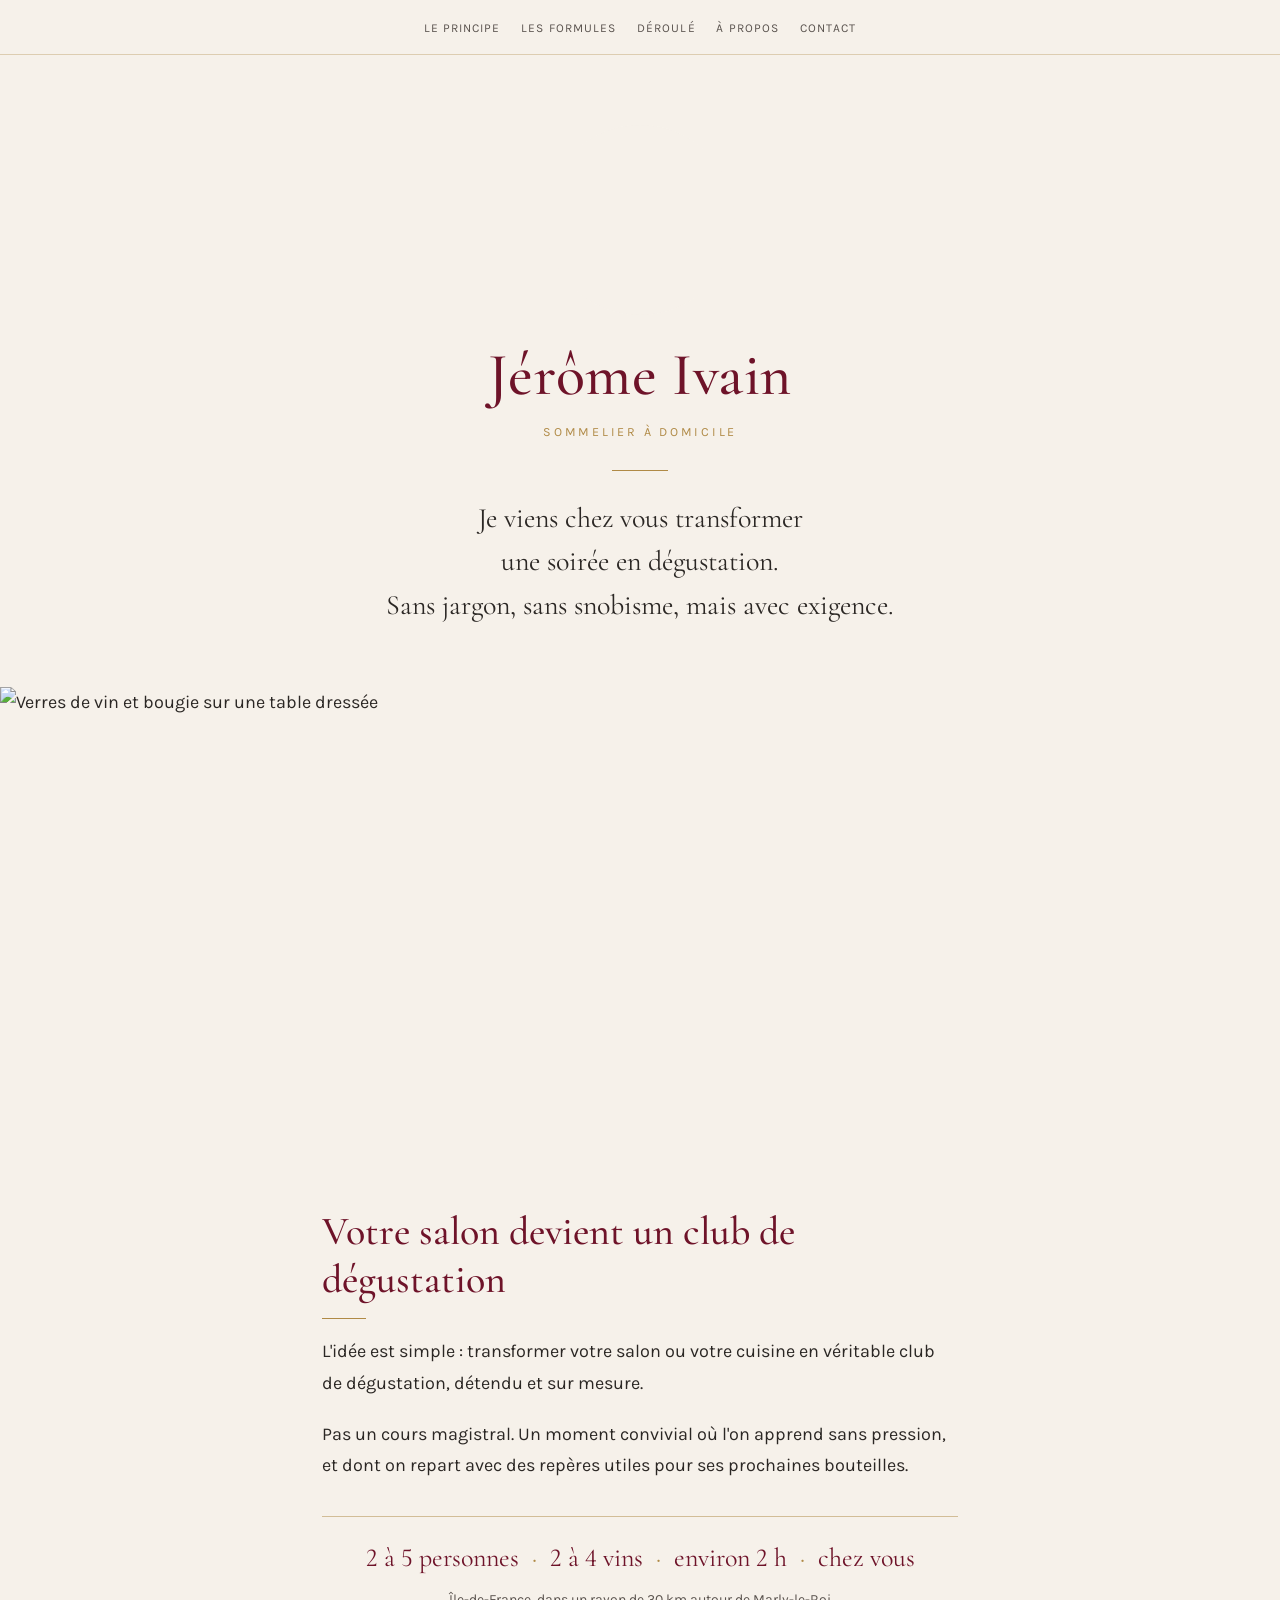
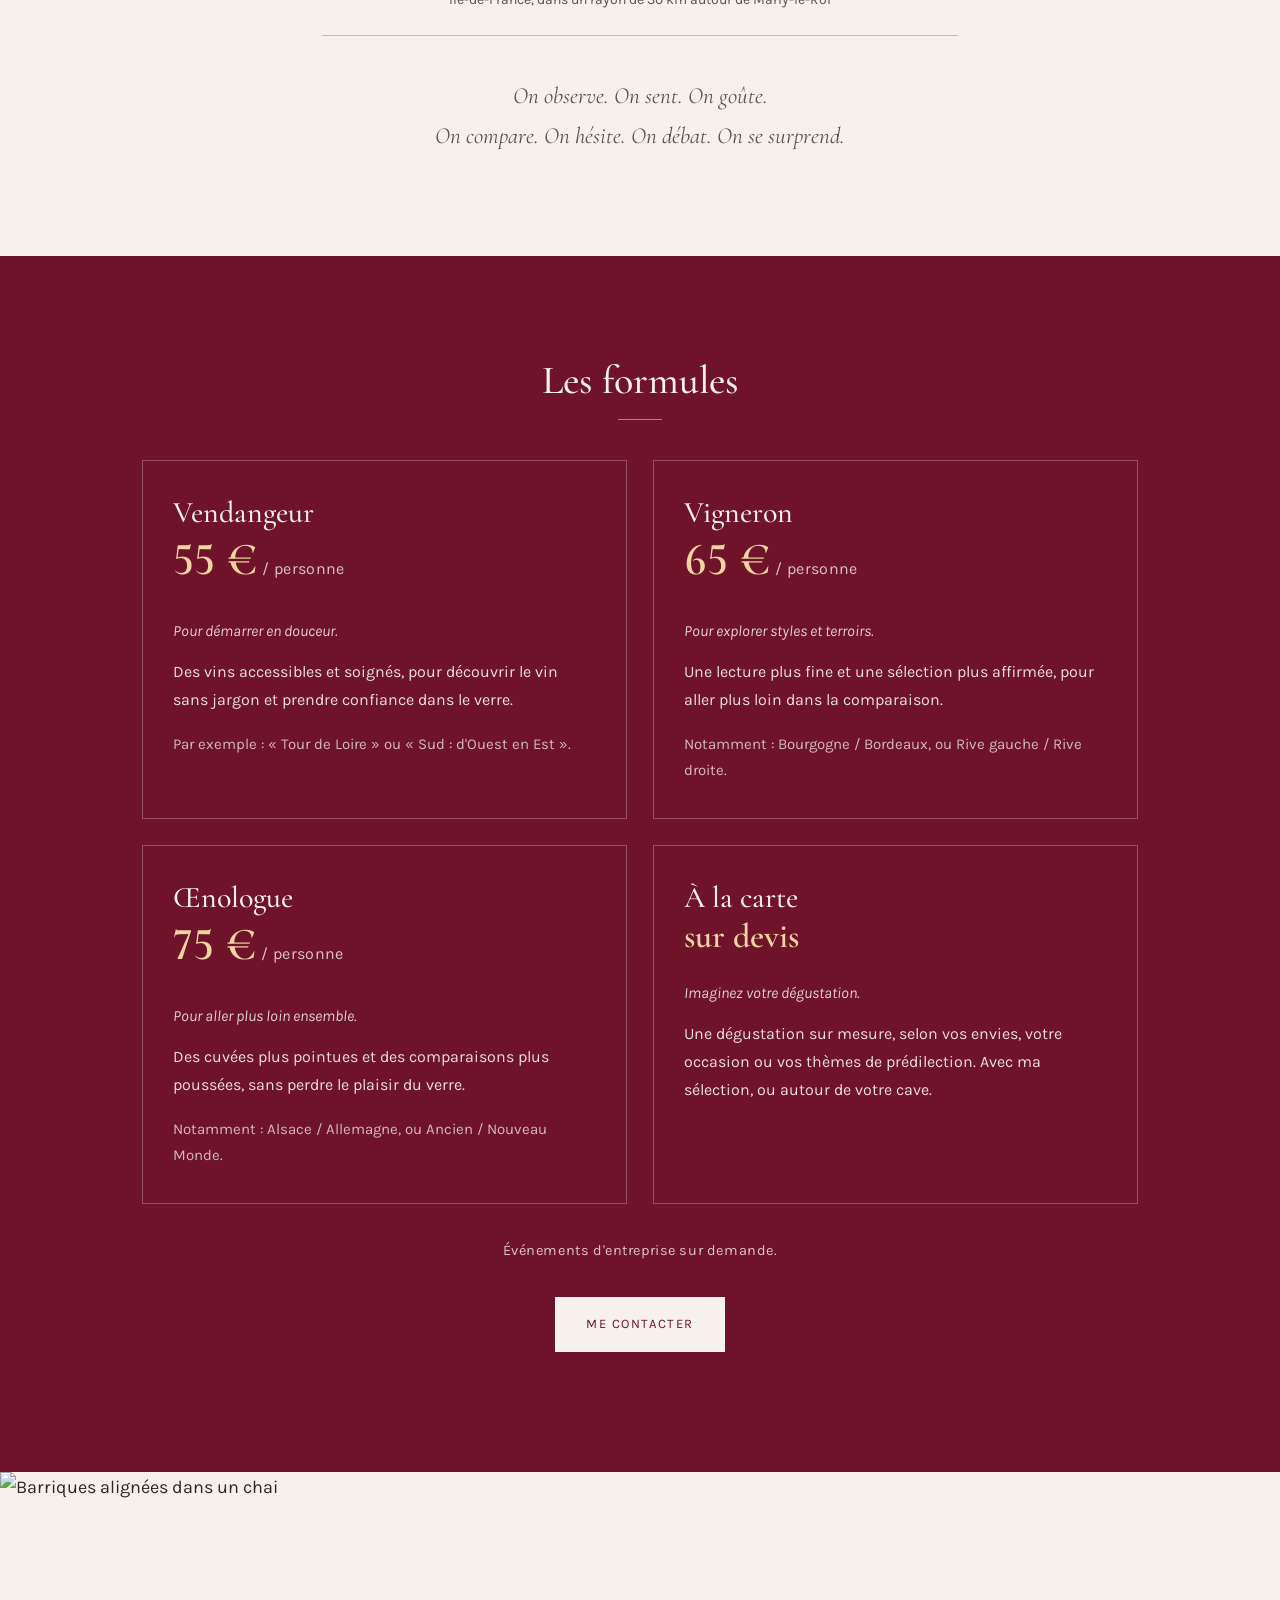
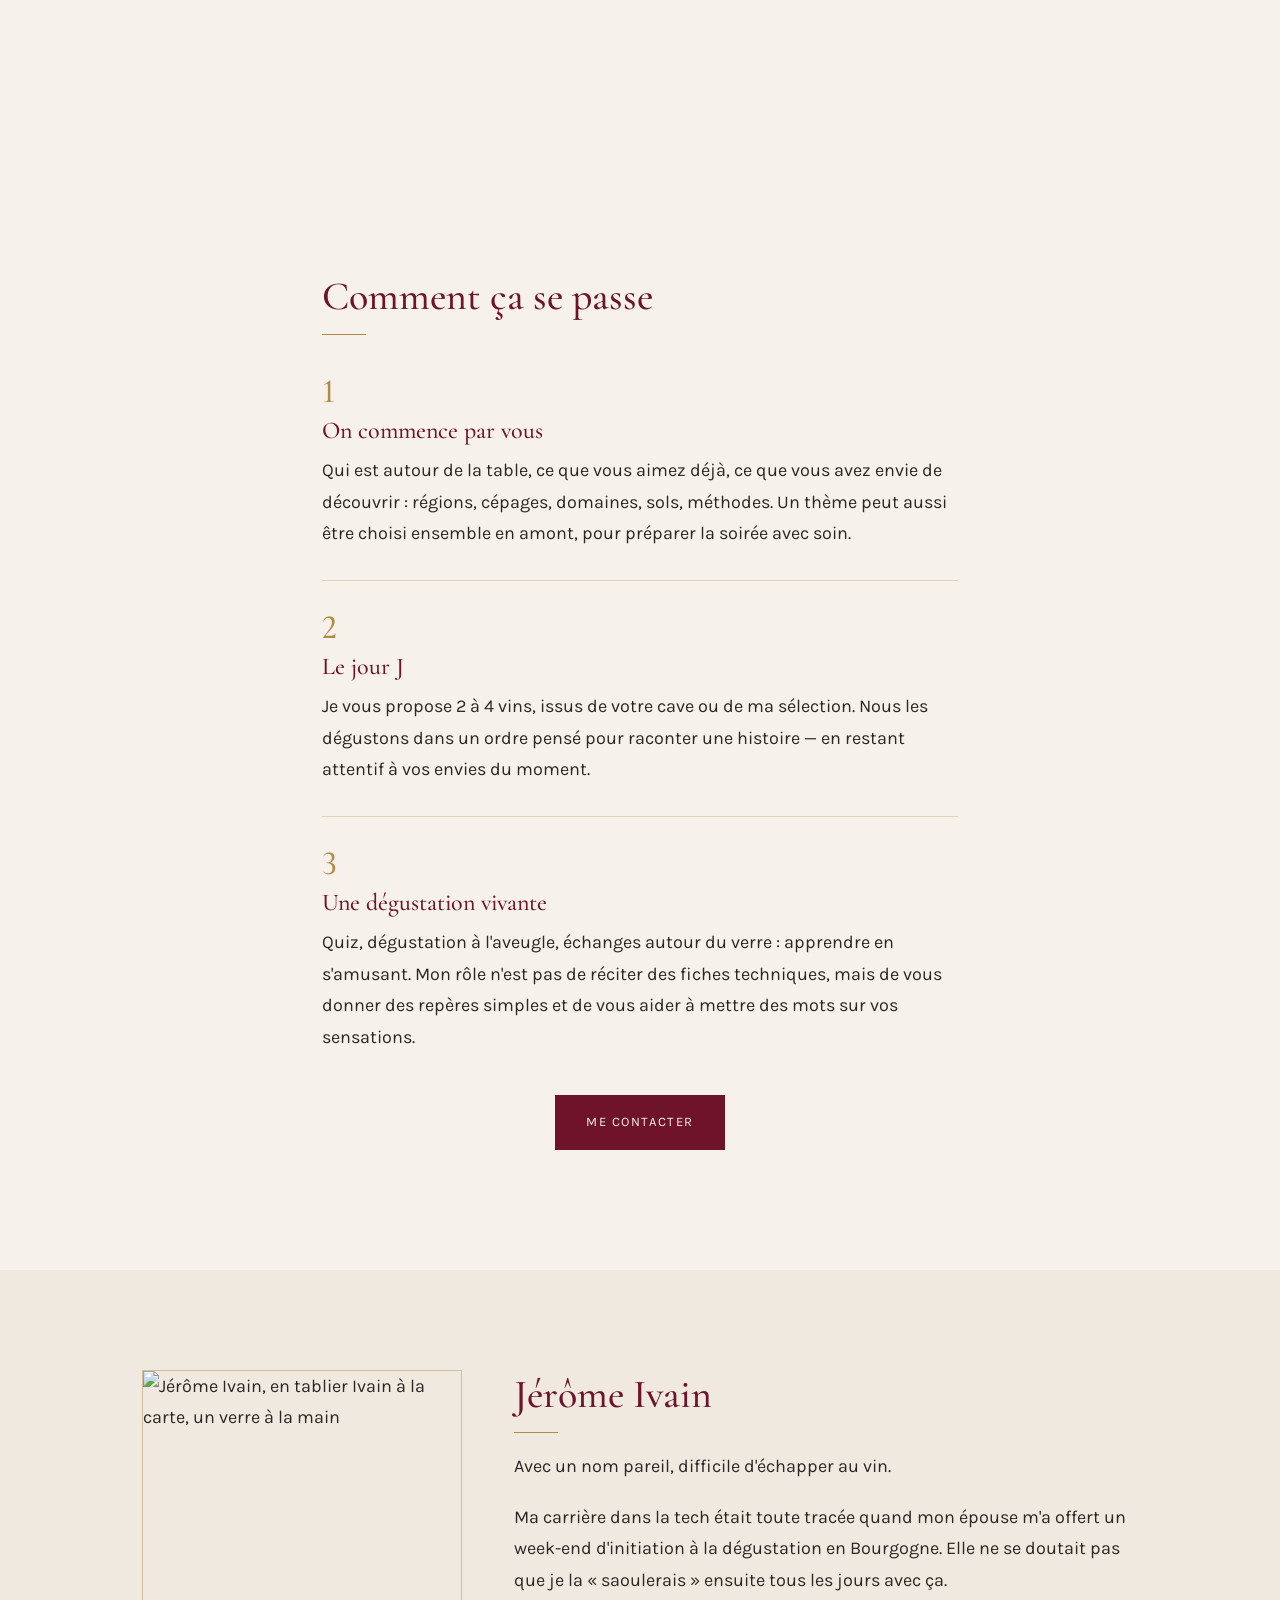
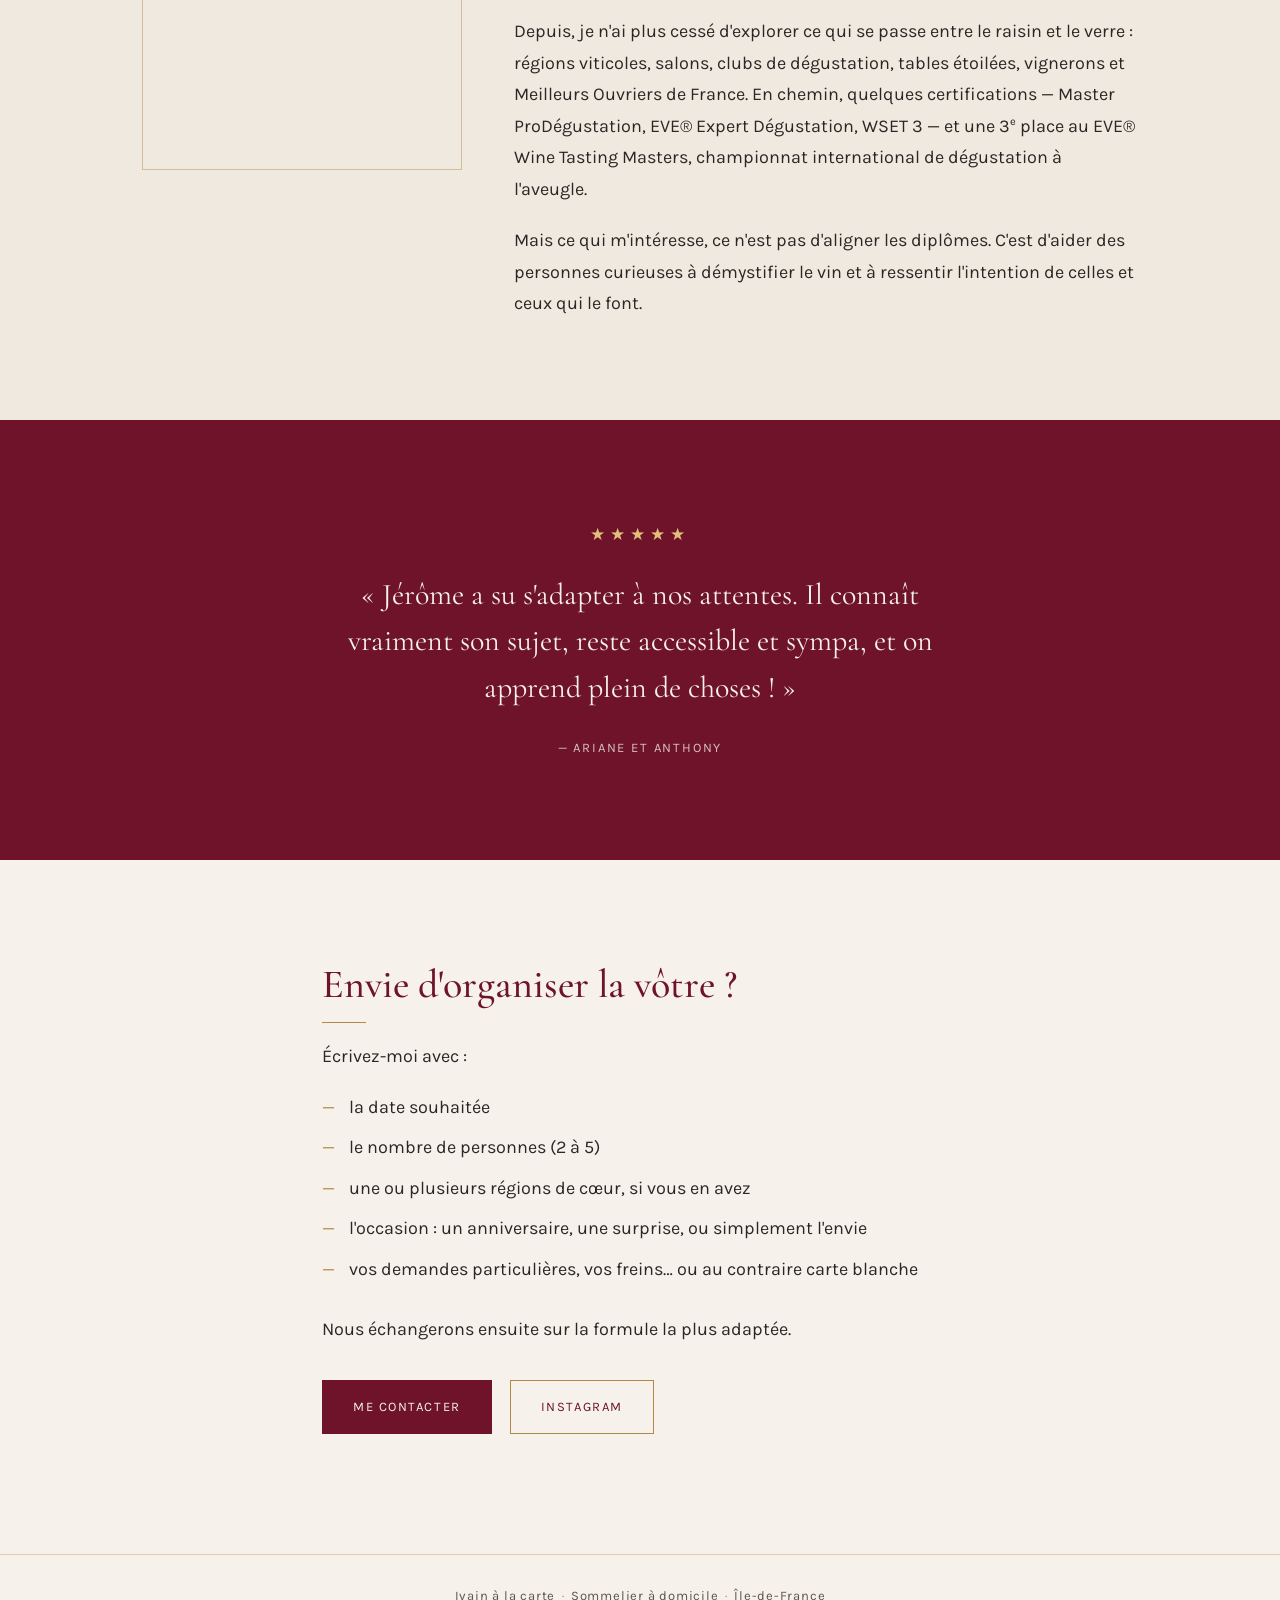
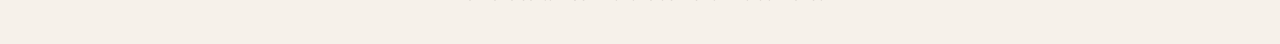
==== index.html @ aebca835 "Add files via upload" ====
<!DOCTYPE html>
<html lang="fr">
<head>
<meta charset="utf-8">
<meta name="viewport" content="width=device-width, initial-scale=1">
<title>Ivain à la carte — Sommelier à domicile en Île-de-France</title>
<meta name="description" content="Jérôme Ivain, sommelier à domicile en Île-de-France. Je viens chez vous transformer une soirée en dégustation.">
<link rel="canonical" href="https://ivain-alacarte.fr/">
<link rel="icon" href="img/favicon.ico" sizes="32x32">
<link rel="icon" href="img/favicon-32.png" type="image/png" sizes="32x32">
<link rel="apple-touch-icon" href="img/favicon-180.png">
<meta name="theme-color" content="#6E1329">

<meta property="og:type" content="website">
<meta property="og:locale" content="fr_FR">
<meta property="og:site_name" content="Ivain à la carte">
<meta property="og:url" content="https://ivain-alacarte.fr/">
<meta property="og:title" content="Ivain à la carte — Sommelier à domicile en Île-de-France">
<meta property="og:description" content="Je viens chez vous transformer une soirée en dégustation. Sans jargon, sans snobisme, mais avec exigence.">
<meta property="og:image" content="https://ivain-alacarte.fr/img/partage.jpg">
<meta property="og:image:width" content="1200">
<meta property="og:image:height" content="630">
<meta property="og:image:alt" content="Trois verres de vin et un carnet de dégustation sur une table dressée">
<meta name="twitter:card" content="summary_large_image">

<link rel="preconnect" href="https://fonts.googleapis.com">
<link rel="preconnect" href="https://fonts.gstatic.com" crossorigin>
<link href="https://fonts.googleapis.com/css2?family=Cormorant+Garamond:ital,wght@0,400;0,500;0,600;1,400&family=Karla:wght@400;500;600&display=swap" rel="stylesheet">
<link rel="stylesheet" href="style.css">

<script type="application/ld+json">
{
  "@context": "https://schema.org",
  "@type": "LocalBusiness",
  "@id": "https://ivain-alacarte.fr/#business",
  "name": "Ivain à la carte",
  "description": "Dégustations de vin à domicile en Île-de-France, animées par Jérôme Ivain, sommelier certifié WSET 3.",
  "url": "https://ivain-alacarte.fr/",
  "image": "https://ivain-alacarte.fr/img/partage.jpg",
  "logo": "https://ivain-alacarte.fr/img/logo.jpg",
  "founder": { "@type": "Person", "name": "Jérôme Ivain", "jobTitle": "Sommelier" },
  "areaServed": {
    "@type": "GeoCircle",
    "geoMidpoint": { "@type": "GeoCoordinates", "latitude": 48.8656, "longitude": 2.0947 },
    "geoRadius": "30000",
    "description": "30 km autour de Marly-le-Roi, Île-de-France"
  },
  "priceRange": "55–75 € par personne",
  "currenciesAccepted": "EUR",
  "sameAs": ["https://www.instagram.com/ivain.alacarte/"],
  "makesOffer": [
    { "@type": "Offer", "name": "Formule Vendangeur", "price": "55", "priceCurrency": "EUR", "description": "Pour démarrer en douceur — 2 à 4 vins, environ 2 h, chez vous." },
    { "@type": "Offer", "name": "Formule Vigneron", "price": "65", "priceCurrency": "EUR", "description": "Pour explorer styles et terroirs — 2 à 4 vins, environ 2 h, chez vous." },
    { "@type": "Offer", "name": "Formule Œnologue", "price": "75", "priceCurrency": "EUR", "description": "Pour aller plus loin ensemble — 2 à 4 vins, environ 2 h, chez vous." }
  ]
}
</script>
</head>
<body>

<header class="nav">
  <nav aria-label="Navigation principale">
    <ul>
      <li><a href="#principe">Le principe</a></li>
      <li><a href="#formules">Les formules</a></li>
      <li><a href="#deroule">Déroulé</a></li>
      <li><a href="#apropos">À propos</a></li>
      <li><a href="#contact">Contact</a></li>
    </ul>
  </nav>
</header>

<main>

  <!-- 1. Accueil -->
  <section class="accueil" id="accueil">
    <div class="wrap accueil-inner">
      <span class="logo"><img src="img/logo.jpg" alt="Logo Ivain à la carte"></span>
      <h1>Jérôme Ivain</h1>
      <p class="kicker">Sommelier à domicile</p>
      <div class="rule" aria-hidden="true"></div>
      <p class="promesse">Je viens chez vous transformer une soirée en dégustation.<br>
      Sans jargon, sans snobisme, mais avec exigence.</p>
    </div>
    <figure class="band band-hero">
      <img src="img/cadre-verres.jpg" alt="Verres de vin et bougie sur une table dressée">
    </figure>
  </section>

  <!-- 2. Le principe -->
  <section id="principe" class="section">
    <div class="wrap narrow">
      <h2>Votre salon devient un club de dégustation</h2>
      <p>L'idée est simple : transformer votre salon ou votre cuisine en véritable club de dégustation, détendu et sur mesure.</p>
      <p>Pas un cours magistral. Un moment convivial où l'on apprend sans pression, et dont on repart avec des repères utiles pour ses prochaines bouteilles.</p>

      <div class="infos">
        <p class="infos-ligne"><span class="item">2 à 5 personnes</span><span class="sep" aria-hidden="true">·</span><span class="item">2 à 4 vins</span><span class="sep" aria-hidden="true">·</span><span class="item">environ 2 h</span><span class="sep" aria-hidden="true">·</span><span class="item">chez vous</span></p>
        <p class="infos-zone">Île-de-France, dans un rayon de 30 km autour de Marly-le-Roi</p>
      </div>

      <blockquote class="exergue">
        <p>On observe. On sent. On goûte.<br>
        On compare. On hésite. On débat. On se surprend.</p>
      </blockquote>
    </div>
  </section>

  <!-- 3. Les formules -->
  <section id="formules" class="section section-bordeaux">
    <div class="wrap">
      <h2 class="center">Les formules</h2>
      <div class="grille">
        <article class="formule">
          <h3>Vendangeur</h3>
          <p class="prix">55 €<span> / personne</span></p>
          <p class="accroche">Pour démarrer en douceur.</p>
          <p>Des vins accessibles et soignés, pour découvrir le vin sans jargon et prendre confiance dans le verre.</p>
          <p class="exemples">Par exemple : « Tour de Loire » ou « Sud : d'Ouest en Est ».</p>
        </article>
        <article class="formule">
          <h3>Vigneron</h3>
          <p class="prix">65 €<span> / personne</span></p>
          <p class="accroche">Pour explorer styles et terroirs.</p>
          <p>Une lecture plus fine et une sélection plus affirmée, pour aller plus loin dans la comparaison.</p>
          <p class="exemples">Notamment : Bourgogne / Bordeaux, ou Rive gauche / Rive droite.</p>
        </article>
        <article class="formule">
          <h3>Œnologue</h3>
          <p class="prix">75 €<span> / personne</span></p>
          <p class="accroche">Pour aller plus loin ensemble.</p>
          <p>Des cuvées plus pointues et des comparaisons plus poussées, sans perdre le plaisir du verre.</p>
          <p class="exemples">Notamment : Alsace / Allemagne, ou Ancien / Nouveau Monde.</p>
        </article>
        <article class="formule">
          <h3>À la carte</h3>
          <p class="prix prix-devis">sur devis</p>
          <p class="accroche">Imaginez votre dégustation.</p>
          <p>Une dégustation sur mesure, selon vos envies, votre occasion ou vos thèmes de prédilection. Avec ma sélection, ou autour de votre cave.</p>
        </article>
      </div>
      <p class="mention">Événements d'entreprise sur demande.</p>
      <p class="center"><a class="btn btn-clair" href="#contact">Me contacter</a></p>
    </div>
  </section>

  <figure class="band band-respiration">
    <img src="img/cadre-barriques.jpg" alt="Barriques alignées dans un chai">
  </figure>

  <!-- 4. Comment ça se passe -->
  <section id="deroule" class="section">
    <div class="wrap narrow">
      <h2>Comment ça se passe</h2>
      <ol class="etapes">
        <li>
          <span class="num">1</span>
          <h3>On commence par vous</h3>
          <p>Qui est autour de la table, ce que vous aimez déjà, ce que vous avez envie de découvrir : régions, cépages, domaines, sols, méthodes. Un thème peut aussi être choisi ensemble en amont, pour préparer la soirée avec soin.</p>
        </li>
        <li>
          <span class="num">2</span>
          <h3>Le jour J</h3>
          <p>Je vous propose 2 à 4 vins, issus de votre cave ou de ma sélection. Nous les dégustons dans un ordre pensé pour raconter une histoire — en restant attentif à vos envies du moment.</p>
        </li>
        <li>
          <span class="num">3</span>
          <h3>Une dégustation vivante</h3>
          <p>Quiz, dégustation à l'aveugle, échanges autour du verre : apprendre en s'amusant. Mon rôle n'est pas de réciter des fiches techniques, mais de vous donner des repères simples et de vous aider à mettre des mots sur vos sensations.</p>
        </li>
      </ol>
      <p class="center"><a class="btn" href="#contact">Me contacter</a></p>
    </div>
  </section>

  <!-- 5. Qui je suis -->
  <section id="apropos" class="section section-alt">
    <div class="wrap bio">
      <figure class="portrait">
        <img src="img/portrait.jpg" alt="Jérôme Ivain, en tablier Ivain à la carte, un verre à la main">
      </figure>
      <div class="bio-texte">
        <h2>Jérôme Ivain</h2>
        <p>Avec un nom pareil, difficile d'échapper au vin.</p>
        <p>Ma carrière dans la tech était toute tracée quand mon épouse m'a offert un week-end d'initiation à la dégustation en Bourgogne. Elle ne se doutait pas que je la « saoulerais » ensuite tous les jours avec ça.</p>
        <p>Depuis, je n'ai plus cessé d'explorer ce qui se passe entre le raisin et le verre : régions viticoles, salons, clubs de dégustation, tables étoilées, vignerons et Meilleurs Ouvriers de France. En chemin, quelques certifications — Master ProDégustation, EVE® Expert Dégustation, WSET 3 — et une 3<sup>e</sup> place au EVE® Wine Tasting Masters, championnat international de dégustation à l'aveugle.</p>
        <p>Mais ce qui m'intéresse, ce n'est pas d'aligner les diplômes. C'est d'aider des personnes curieuses à démystifier le vin et à ressentir l'intention de celles et ceux qui le font.</p>
      </div>
    </div>
  </section>

  <!-- 6. Ils y étaient -->
  <section id="temoignage" class="section section-bordeaux temoignage">
    <div class="wrap narrow center">
      <p class="etoiles" aria-label="Cinq étoiles sur cinq">★★★★★</p>
      <blockquote>
        <p>« Jérôme a su s'adapter à nos attentes. Il connaît vraiment son sujet, reste accessible et sympa, et on apprend plein de choses ! »</p>
      </blockquote>
      <p class="signature">— Ariane et Anthony</p>
    </div>
  </section>

  <!-- 7. Réserver -->
  <section id="contact" class="section">
    <div class="wrap narrow">
      <h2>Envie d'organiser la vôtre ?</h2>
      <p>Écrivez-moi avec :</p>
      <ul class="liste">
        <li>la date souhaitée</li>
        <li>le nombre de personnes (2 à 5)</li>
        <li>une ou plusieurs régions de cœur, si vous en avez</li>
        <li>l'occasion : un anniversaire, une surprise, ou simplement l'envie</li>
        <li>vos demandes particulières, vos freins… ou au contraire carte blanche</li>
      </ul>
      <p>Nous échangerons ensuite sur la formule la plus adaptée.</p>
      <p class="boutons">
        <a class="btn" href="#contact">Me contacter</a>
        <a class="btn btn-ligne" href="https://www.instagram.com/ivain.alacarte/" target="_blank" rel="noopener">Instagram</a>
      </p>
    </div>
  </section>

</main>

<footer>
  <p><span class="item">Ivain à la carte</span><span class="sep" aria-hidden="true">·</span><span class="item">Sommelier à domicile</span><span class="sep" aria-hidden="true">·</span><span class="item">Île-de-France</span></p>
</footer>

<script>
document.querySelectorAll('a[href^="#"]').forEach(function (lien) {
  lien.addEventListener('click', function (e) {
    var cible = document.querySelector(lien.getAttribute('href'));
    if (!cible) return;
    e.preventDefault();
    var y = cible.getBoundingClientRect().top + window.pageYOffset - 56;
    window.scrollTo({ top: y, behavior: 'smooth' });
  });
});
</script>
</body>
</html>
---- style.css ----
:root{
  --bordeaux:#6E1329;
  --bordeaux-fonce:#5A0F21;
  --or:#B08A46;
  --creme:#F6F1EA;
  --creme-alt:#F0E9E0;
  --anthracite:#2B2724;
  --anthracite-doux:#5A534E;
  --serif:"Cormorant Garamond", Georgia, serif;
  --sans:"Karla", -apple-system, "Segoe UI", sans-serif;
}

*{box-sizing:border-box}
html{-webkit-text-size-adjust:100%; scroll-behavior:smooth}
body{
  margin:0;
  background:var(--creme);
  color:var(--anthracite);
  font-family:var(--sans);
  font-size:17px;
  line-height:1.75;
  overflow-wrap:break-word;
}
img{max-width:100%; display:block}
h1,h2,h3{font-family:var(--serif); font-weight:500; line-height:1.2; margin:0}
p{margin:0 0 1.1em}
a{color:inherit}

/* ---------- Navigation ---------- */
.nav{
  position:sticky; top:0; z-index:10;
  background:rgba(246,241,234,.95);
  backdrop-filter:blur(6px);
  border-bottom:1px solid rgba(176,138,70,.35);
}
.nav ul{
  display:flex; justify-content:center; align-items:center;
  flex-wrap:nowrap; overflow-x:auto; scrollbar-width:none;
  gap:0 10px;
  margin:0; padding:.65rem 12px;
  list-style:none;
}
.nav ul::-webkit-scrollbar{display:none}
.nav a{
  font-size:11px; letter-spacing:.05em; text-transform:uppercase;
  text-decoration:none; color:var(--anthracite-doux);
  padding-bottom:2px; border-bottom:1px solid transparent;
  white-space:nowrap;
}
.nav a:hover,.nav a:focus{color:var(--bordeaux); border-bottom-color:var(--or)}

/* ---------- Structure ---------- */
.wrap{width:100%; max-width:1040px; margin:0 auto; padding:0 22px}
.wrap.narrow{max-width:680px}
.section{padding:76px 0}
.section-alt{background:var(--creme-alt)}
.center{text-align:center}

.section h2{
  font-size:32px; color:var(--bordeaux); margin-bottom:1.1rem;
}
.section h2::after{
  content:""; display:block; width:44px; height:1px;
  background:var(--or); margin:.9rem 0 0;
}
.section h2.center::after{margin-left:auto; margin-right:auto}

/* ---------- 1. Accueil ---------- */
.accueil{padding-top:54px}
.accueil-inner{text-align:center; padding-bottom:46px}
.logo{
  display:block; width:148px; height:148px; border-radius:50%;
  margin:0 auto 24px; overflow:hidden; background:var(--creme);
}
.logo img{width:100%; height:100%; object-fit:cover; transform:scale(1.3)}
.accueil h1{font-size:44px; color:var(--bordeaux); letter-spacing:.01em}
.kicker{
  font-size:12.5px; letter-spacing:.22em; text-transform:uppercase;
  color:var(--or); margin:.7rem 0 0;
}
.rule{width:56px; height:1px; background:var(--or); margin:26px auto}
.promesse{
  font-family:var(--serif); font-size:21px; line-height:1.55;
  color:var(--anthracite); max-width:26ch; margin:0 auto; text-wrap:balance;
}

/* ---------- Bandes images ---------- */
.band{margin:0; overflow:hidden}
.band img{
  width:100%; height:280px; object-fit:cover;
  object-position:center top;
}
.band-respiration img{height:200px; object-position:center 45%}

/* ---------- 2. Le principe ---------- */
.infos{
  border-top:1px solid rgba(176,138,70,.5);
  border-bottom:1px solid rgba(176,138,70,.5);
  padding:22px 0; margin:34px 0 40px; text-align:center;
}
.infos-ligne{
  font-family:var(--serif); font-size:21px; line-height:1.45;
  color:var(--bordeaux); margin:0 0 .45em;
  display:flex; flex-wrap:wrap; justify-content:center; gap:0 .5em;
  font-variant-numeric:lining-nums;
}
.infos-ligne .item{white-space:nowrap}
.infos-ligne .sep{color:var(--or)}
.infos-zone{font-size:14px; color:var(--anthracite-doux); margin:0}
.exergue{
  margin:0; padding:0; text-align:center;
  font-family:var(--serif); font-style:italic;
  font-size:20px; line-height:1.75; color:var(--anthracite-doux);
}
.exergue p{margin:0}

/* ---------- 3. Les formules ---------- */
.section-bordeaux{background:var(--bordeaux); color:var(--creme)}
.section-bordeaux h2{color:var(--creme)}
.grille{
  display:grid; grid-template-columns:1fr; gap:22px;
  margin:40px 0 0;
}
.formule{
  border:1px solid rgba(246,241,234,.28);
  padding:28px 24px 26px;
}
.formule h3{font-size:26px; color:var(--creme)}
.formule .prix{
  font-family:var(--serif); font-size:40px; font-weight:600; color:#EFD3A2;
  margin:.05em 0 .7em; line-height:1.15;
  font-variant-numeric:lining-nums; white-space:nowrap;
}
.formule .prix span{
  font-family:var(--sans); font-size:15px; font-weight:400;
  letter-spacing:.02em; color:rgba(246,241,234,.8);
}
.formule .prix-devis{font-size:30px}
.formule .accroche{
  font-style:italic; font-size:15.5px; color:rgba(246,241,234,.85);
  margin:0 0 .8em;
}
.formule p{color:rgba(246,241,234,.92); font-size:16px}
.formule .exemples{font-size:15px; color:rgba(246,241,234,.75); margin-bottom:0}
.mention{
  text-align:center; font-size:14.5px; letter-spacing:.04em;
  color:rgba(246,241,234,.8); margin:34px 0 34px;
}

/* ---------- Boutons ---------- */
.btn{
  display:inline-block; text-decoration:none;
  font-size:13px; letter-spacing:.12em; text-transform:uppercase;
  padding:15px 30px; border:1px solid var(--bordeaux);
  background:var(--bordeaux); color:var(--creme);
  transition:background .2s ease, color .2s ease;
}
.btn:hover,.btn:focus{background:var(--bordeaux-fonce); border-color:var(--bordeaux-fonce)}
.btn-clair{background:var(--creme); color:var(--bordeaux); border-color:var(--creme)}
.btn-clair:hover,.btn-clair:focus{background:#fff; color:var(--bordeaux); border-color:#fff}
.btn-ligne{background:transparent; color:var(--bordeaux); border-color:var(--or)}
.btn-ligne:hover,.btn-ligne:focus{background:var(--or); border-color:var(--or); color:#fff}
.boutons{display:flex; flex-wrap:wrap; gap:14px; margin-top:34px}
.boutons .btn{flex:1 1 auto; text-align:center}

/* ---------- 4. Déroulé ---------- */
.etapes{list-style:none; margin:40px 0 42px; padding:0}
.etapes li{
  padding:0 0 30px 0; margin:0 0 30px;
  border-bottom:1px solid rgba(176,138,70,.3);
}
.etapes li:last-child{border-bottom:0; padding-bottom:0; margin-bottom:0}
.num{
  display:block; font-family:var(--serif); font-size:30px; font-weight:500;
  color:var(--or); line-height:1; margin-bottom:.5rem;
  font-variant-numeric:lining-nums;
}
.etapes h3{font-size:24px; color:var(--bordeaux); margin-bottom:.6rem}
.etapes p{margin:0}

/* ---------- 5. Qui je suis ---------- */
.bio{display:grid; grid-template-columns:1fr; gap:34px; align-items:start}
.portrait{margin:0}
.portrait img{
  width:100%; max-width:340px; margin:0 auto;
  aspect-ratio:4/5; object-fit:cover; object-position:center top;
  border:1px solid rgba(176,138,70,.45);
}
.bio-texte p:last-child{margin-bottom:0}
.bio-texte sup{font-size:.62em; vertical-align:super; line-height:0}

/* ---------- 6. Témoignage ---------- */
.temoignage{padding:74px 0}
.etoiles{color:#E2C079; letter-spacing:.3em; font-size:17px; margin:0 0 1.4rem}
.temoignage blockquote{
  margin:0; font-family:var(--serif); font-size:24px; line-height:1.55;
  color:var(--creme);
}
.temoignage blockquote p{margin:0}
.signature{
  margin:1.6rem 0 0; font-size:13px; letter-spacing:.14em;
  text-transform:uppercase; color:rgba(246,241,234,.78);
}

/* ---------- 7. Réserver ---------- */
.liste{list-style:none; margin:0 0 1.6em; padding:0}
.liste li{position:relative; padding-left:1.5em; margin-bottom:.5em}
.liste li::before{
  content:"—"; position:absolute; left:0; color:var(--or);
}

/* ---------- Pied de page ---------- */
footer{
  border-top:1px solid rgba(176,138,70,.35);
  padding:30px 22px 36px; text-align:center;
}
footer p{
  margin:0; font-size:13px; letter-spacing:.06em;
  color:var(--anthracite-doux);
  display:flex; flex-wrap:wrap; justify-content:center; gap:0 .5em;
}
footer .item{white-space:nowrap}
footer .sep{color:var(--or)}

/* ---------- Desktop ---------- */
@media (min-width:760px){
  body{font-size:18px}
  .section{padding:100px 0}
  .section h2{font-size:40px}
  .accueil{padding-top:70px}
  .accueil-inner{padding-bottom:60px}
  .logo{width:190px; height:190px}
  .accueil h1{font-size:60px}
  .promesse{font-size:28px; max-width:46ch}
  .band img{height:420px; object-position:center 34%}
  .band-respiration img{height:300px; object-position:center 45%}
  .infos-ligne{font-size:26px}
  .exergue{font-size:23px}
  .grille{grid-template-columns:1fr 1fr; gap:26px}
  .formule{padding:34px 30px}
  .formule h3{font-size:30px}
  .formule .prix{font-size:46px}
  .formule .prix span{font-size:16px}
  .formule .prix-devis{font-size:34px}
  .num{font-size:34px}
  .nav a{font-size:12px; letter-spacing:.09em}
  .nav ul{gap:0 1.3rem; padding:.7rem 22px}
  .bio{grid-template-columns:320px 1fr; gap:52px}
  .portrait img{max-width:none}
  .temoignage blockquote{font-size:30px}
  .boutons{gap:18px}
  .boutons .btn{flex:0 0 auto}
}

@media (prefers-reduced-motion:reduce){
  html{scroll-behavior:auto}
  *{transition:none !important}
}
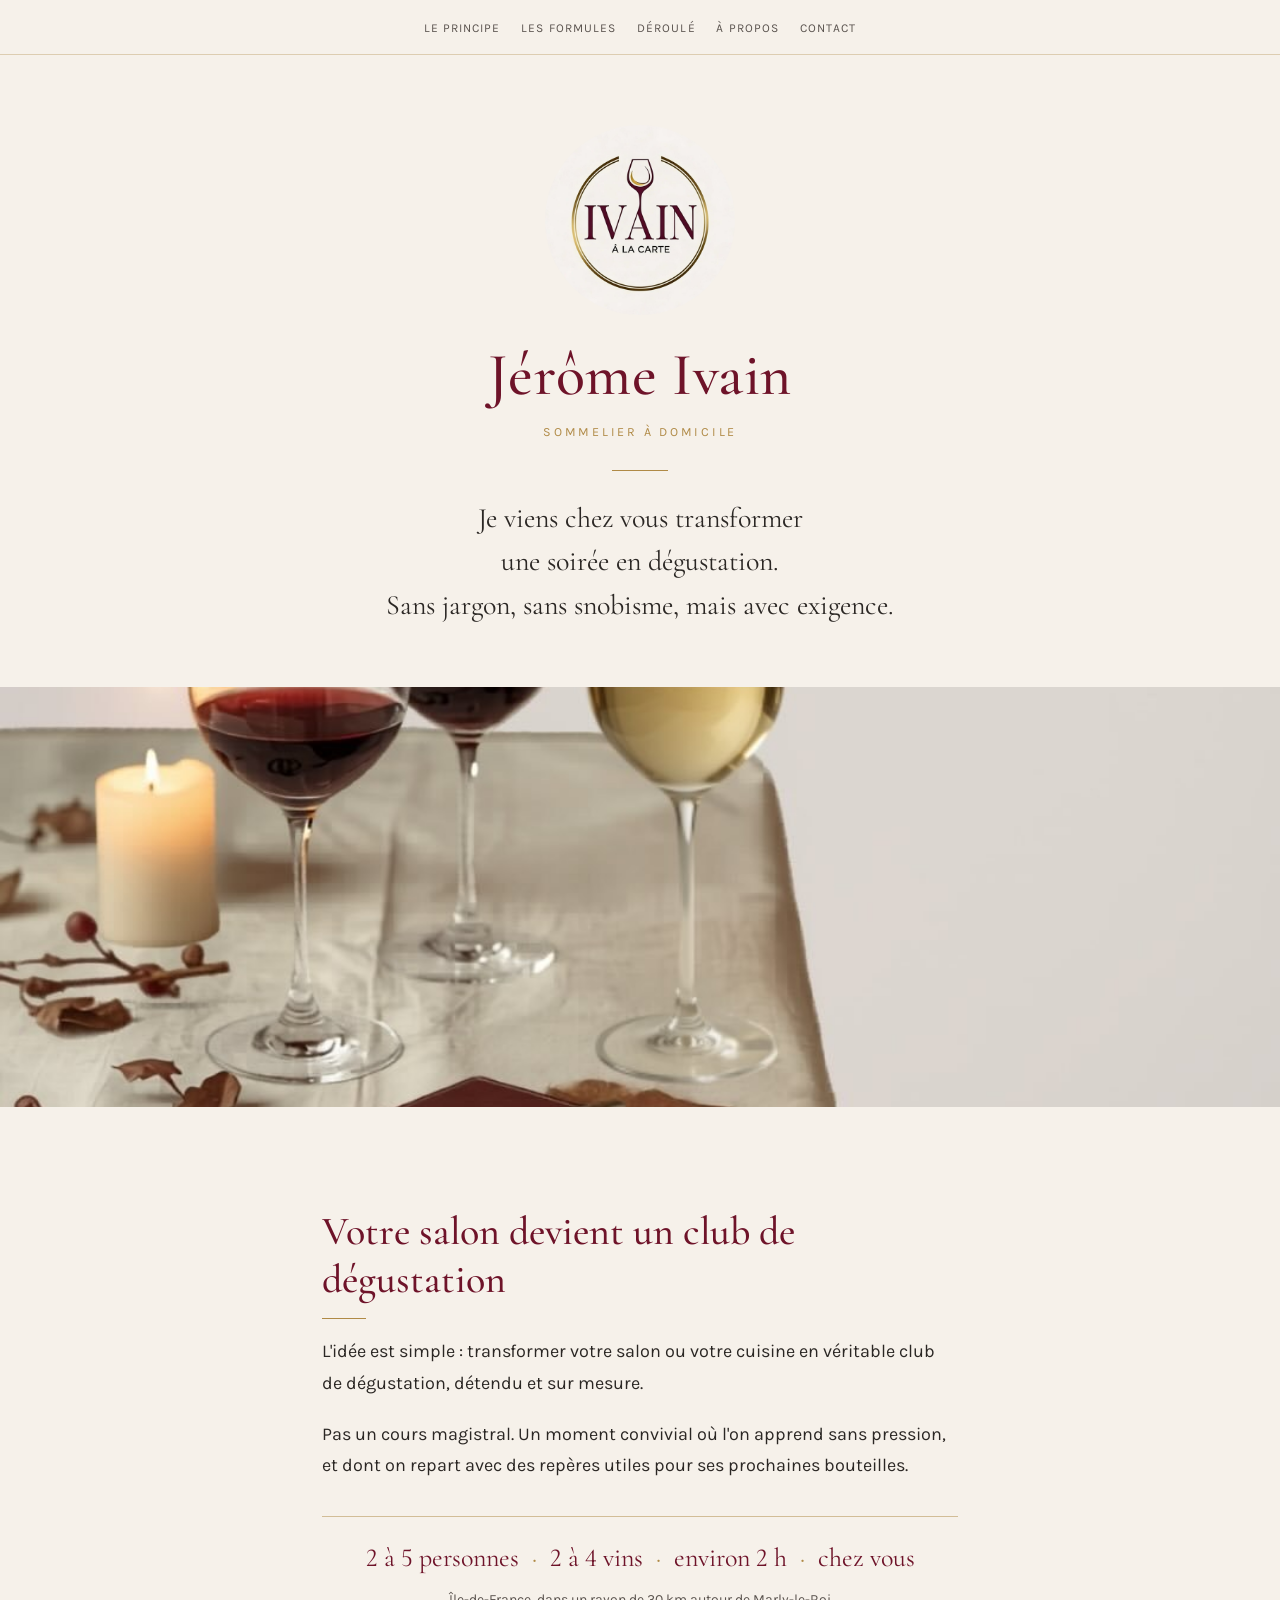
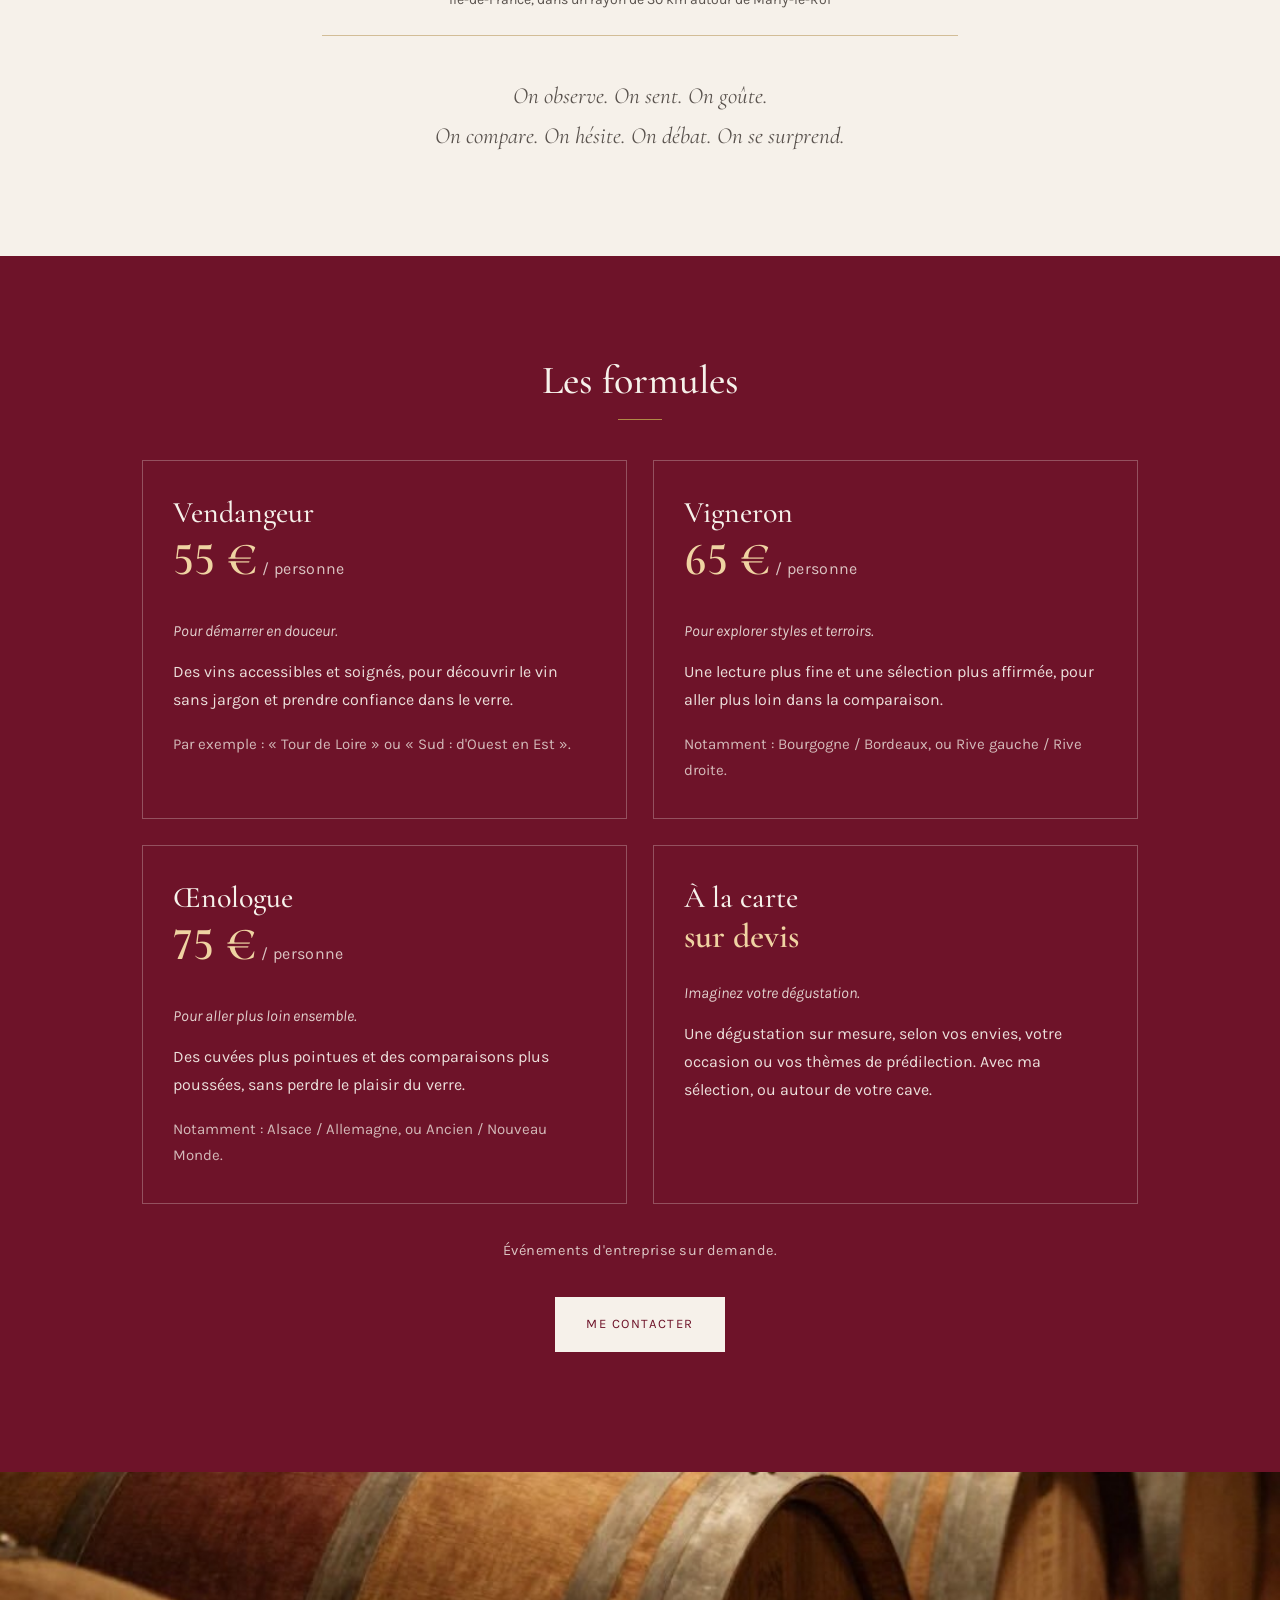
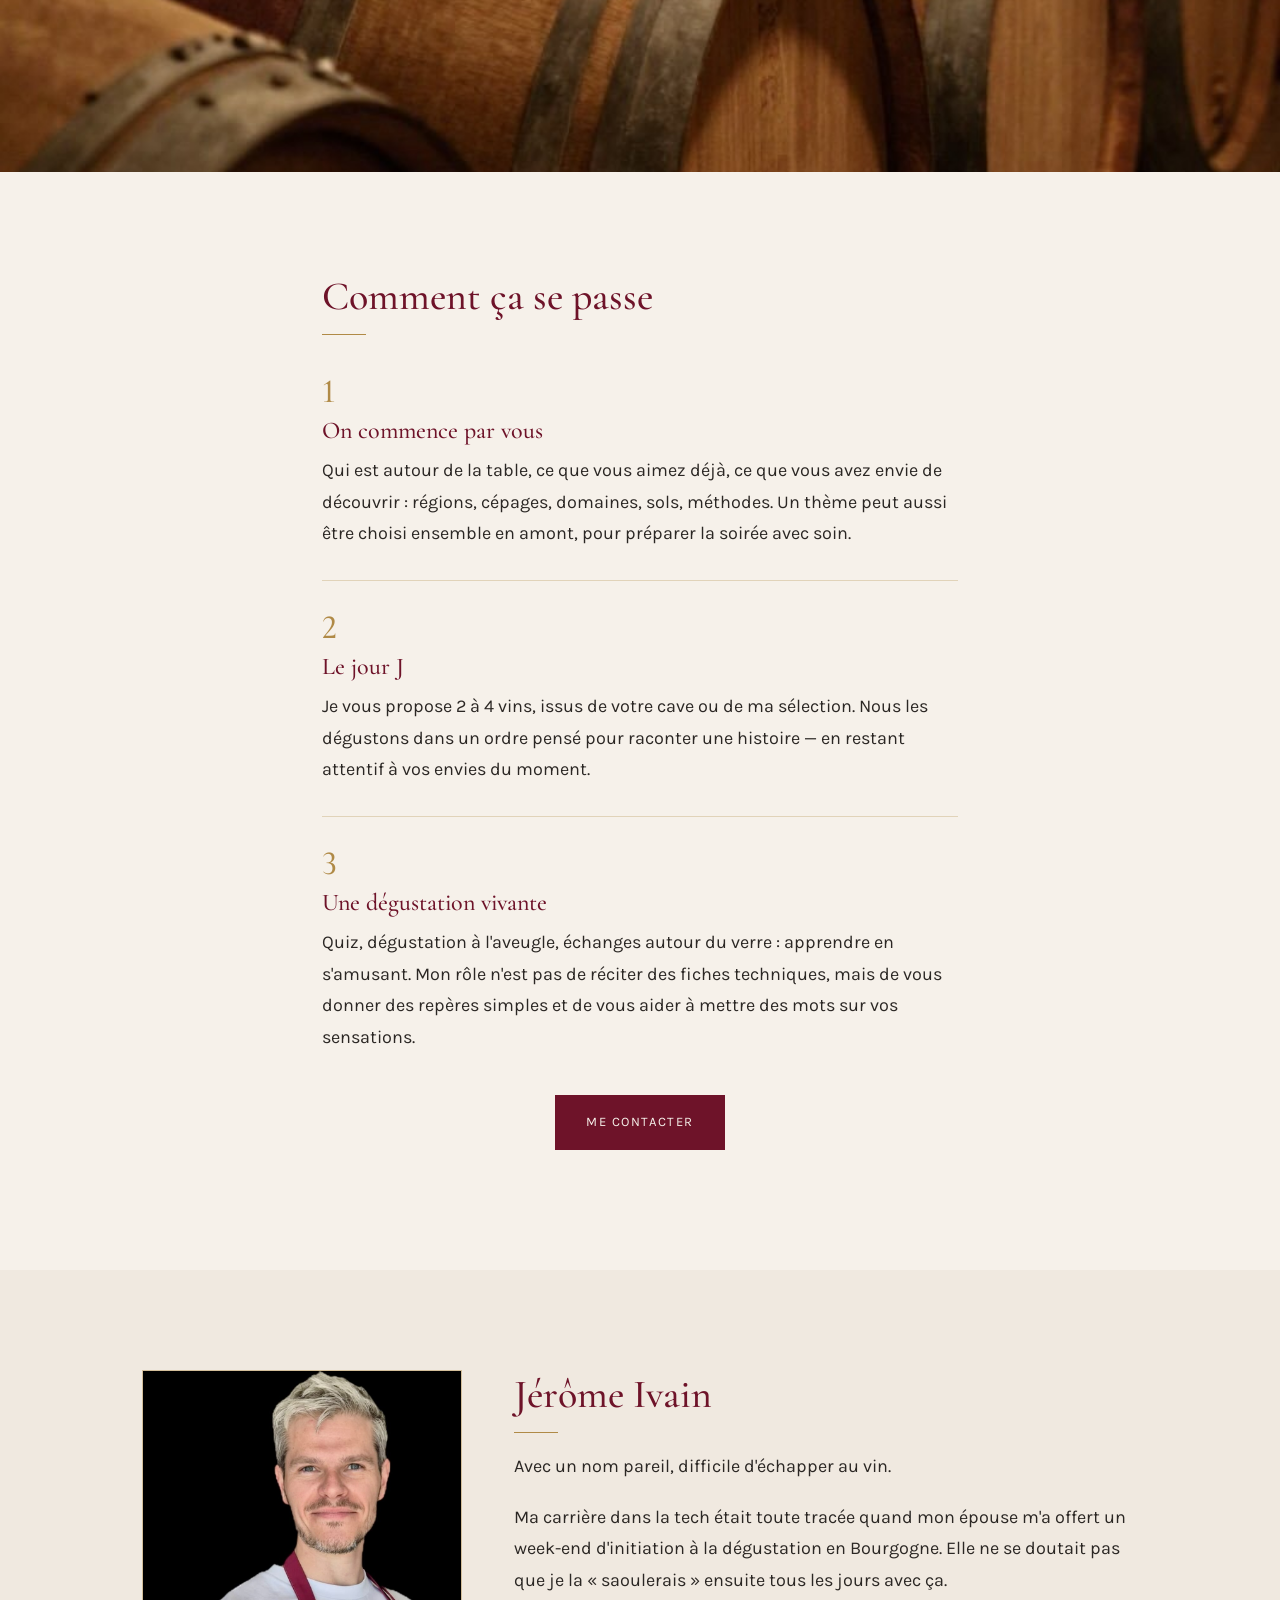
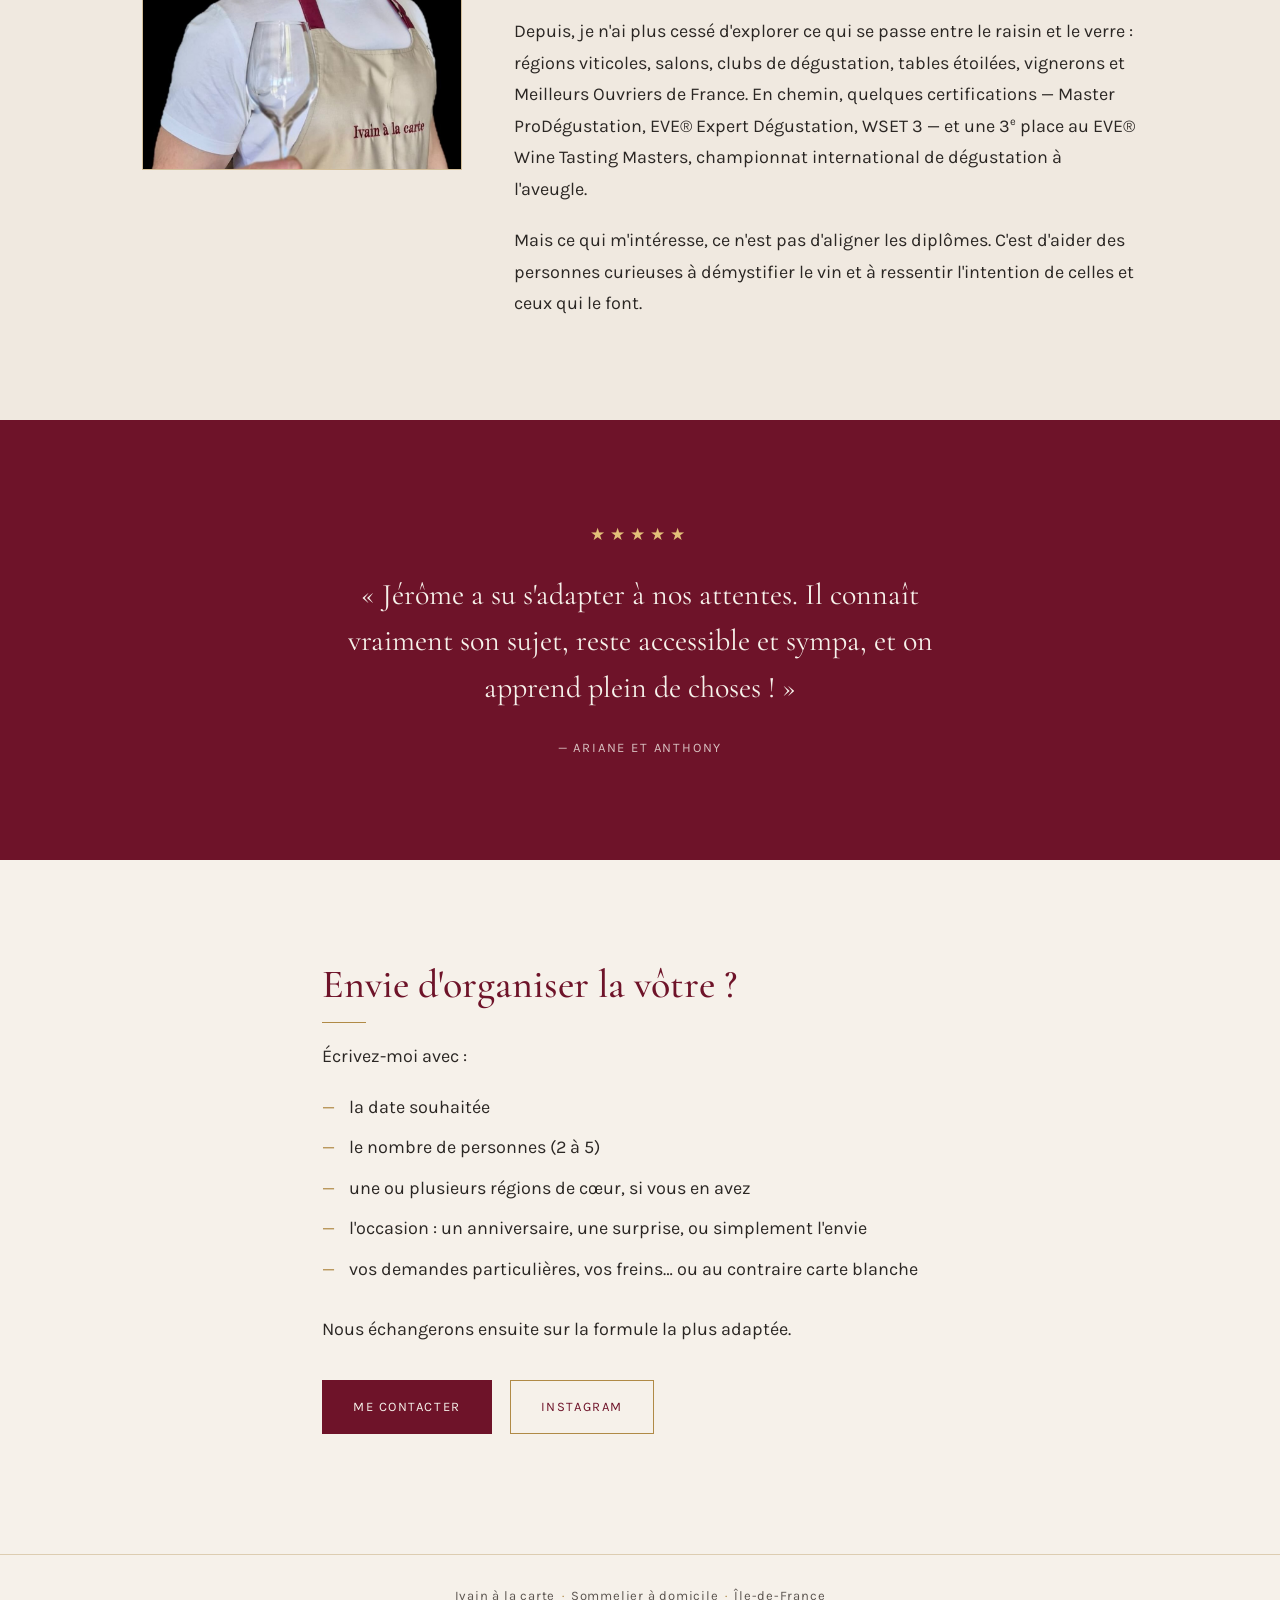
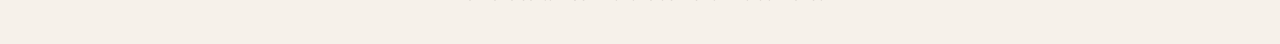
==== commit 6d13ab95: "Add files via upload" ====
--- a/index.html
+++ b/index.html
@@ -47,6 +47,7 @@
   },
   "priceRange": "55–75 € par personne",
   "currenciesAccepted": "EUR",
+  "email": "contact@ivain-alacarte.fr",
   "sameAs": ["https://www.instagram.com/ivain.alacarte/"],
   "makesOffer": [
     { "@type": "Offer", "name": "Formule Vendangeur", "price": "55", "priceCurrency": "EUR", "description": "Pour démarrer en douceur — 2 à 4 vins, environ 2 h, chez vous." },
@@ -214,7 +215,7 @@
       </ul>
       <p>Nous échangerons ensuite sur la formule la plus adaptée.</p>
       <p class="boutons">
-        <a class="btn" href="#contact">Me contacter</a>
+        <a class="btn" href="mailto:contact@ivain-alacarte.fr?subject=Demande%20de%20d%C3%A9gustation%20%C3%A0%20domicile&amp;body=Bonjour%20J%C3%A9r%C3%B4me%2C%0A%0A-%20Date%20souhait%C3%A9e%20%3A%20%0A-%20Nombre%20de%20personnes%20%282%20%C3%A0%205%29%20%3A%20%0A-%20R%C3%A9gions%20de%20c%C5%93ur%20%28facultatif%29%20%3A%20%0A-%20L%27occasion%20%3A%20%0A-%20Demandes%20particuli%C3%A8res%20%3A%20%0A-%20Commune%20%3A%20%0A%0A%C3%80%20bient%C3%B4t%2C%0A">Me contacter</a>
         <a class="btn btn-ligne" href="https://www.instagram.com/ivain.alacarte/" target="_blank" rel="noopener">Instagram</a>
       </p>
     </div>
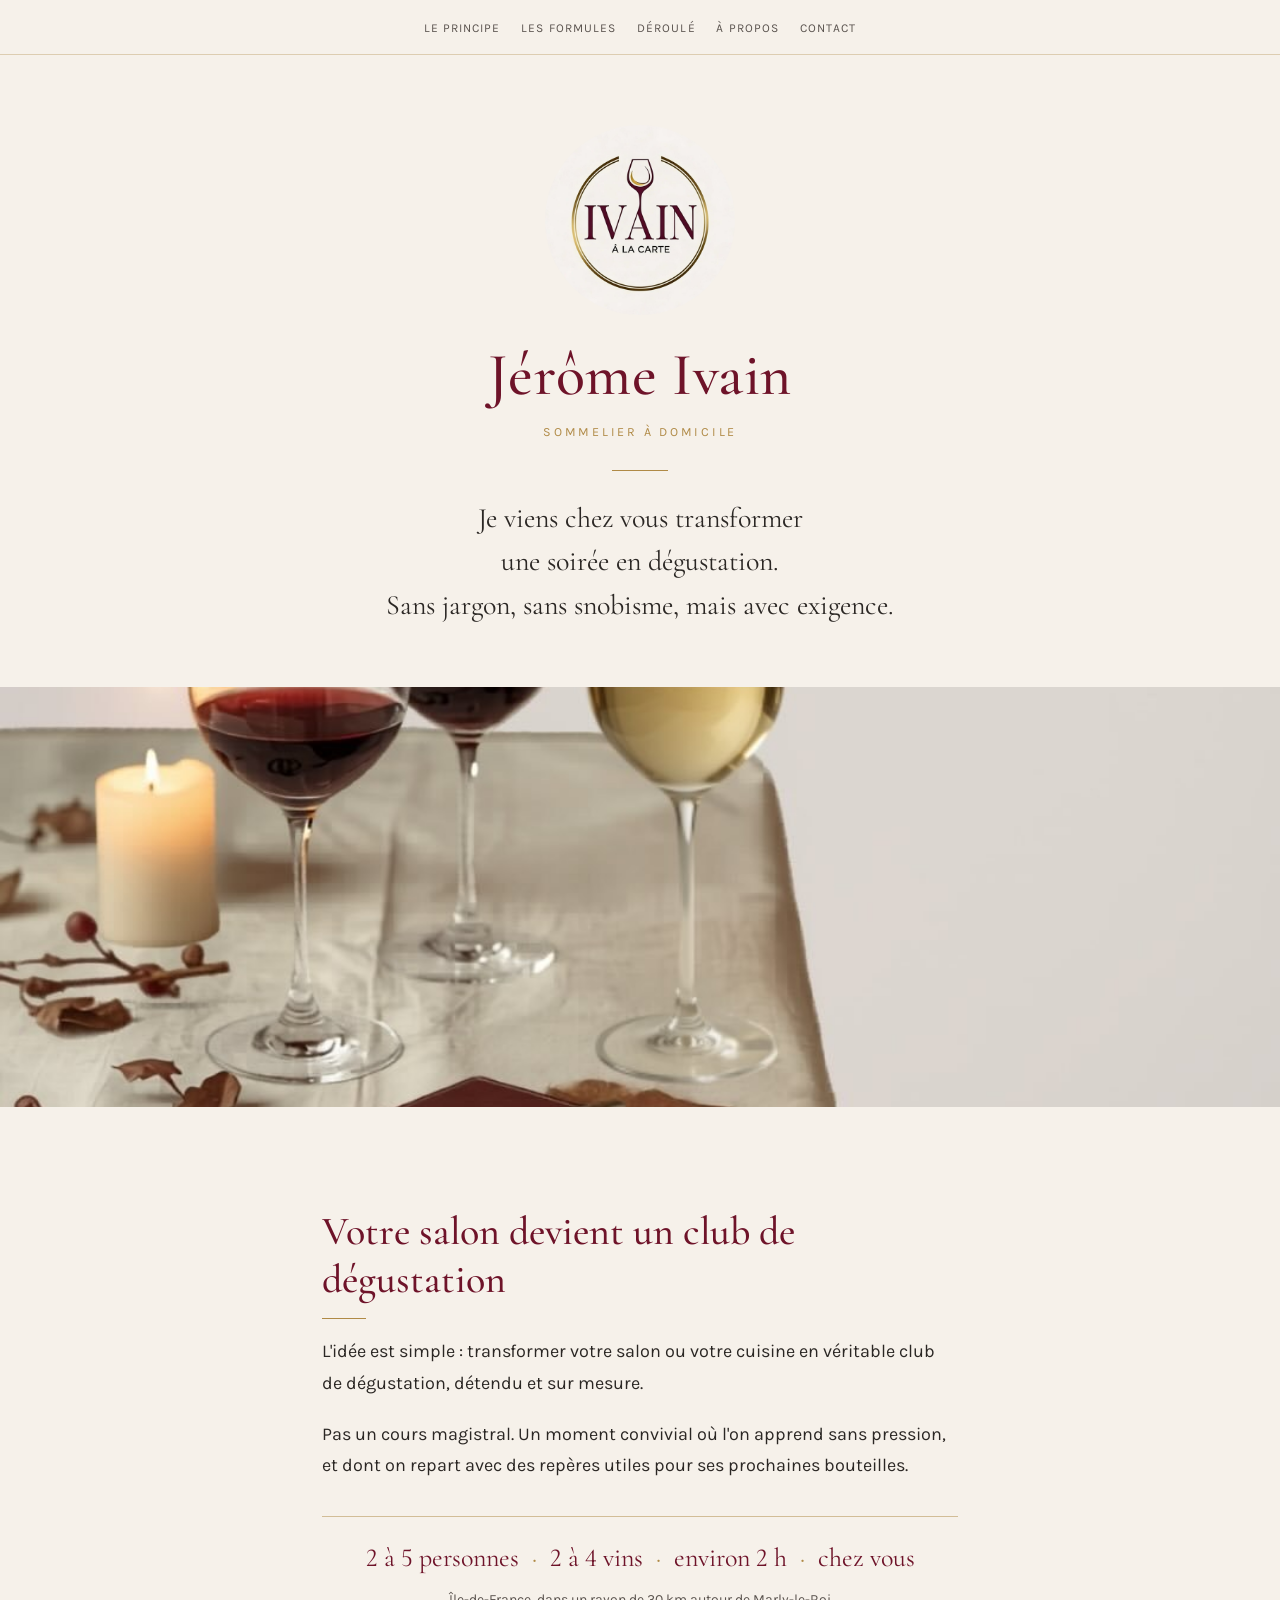
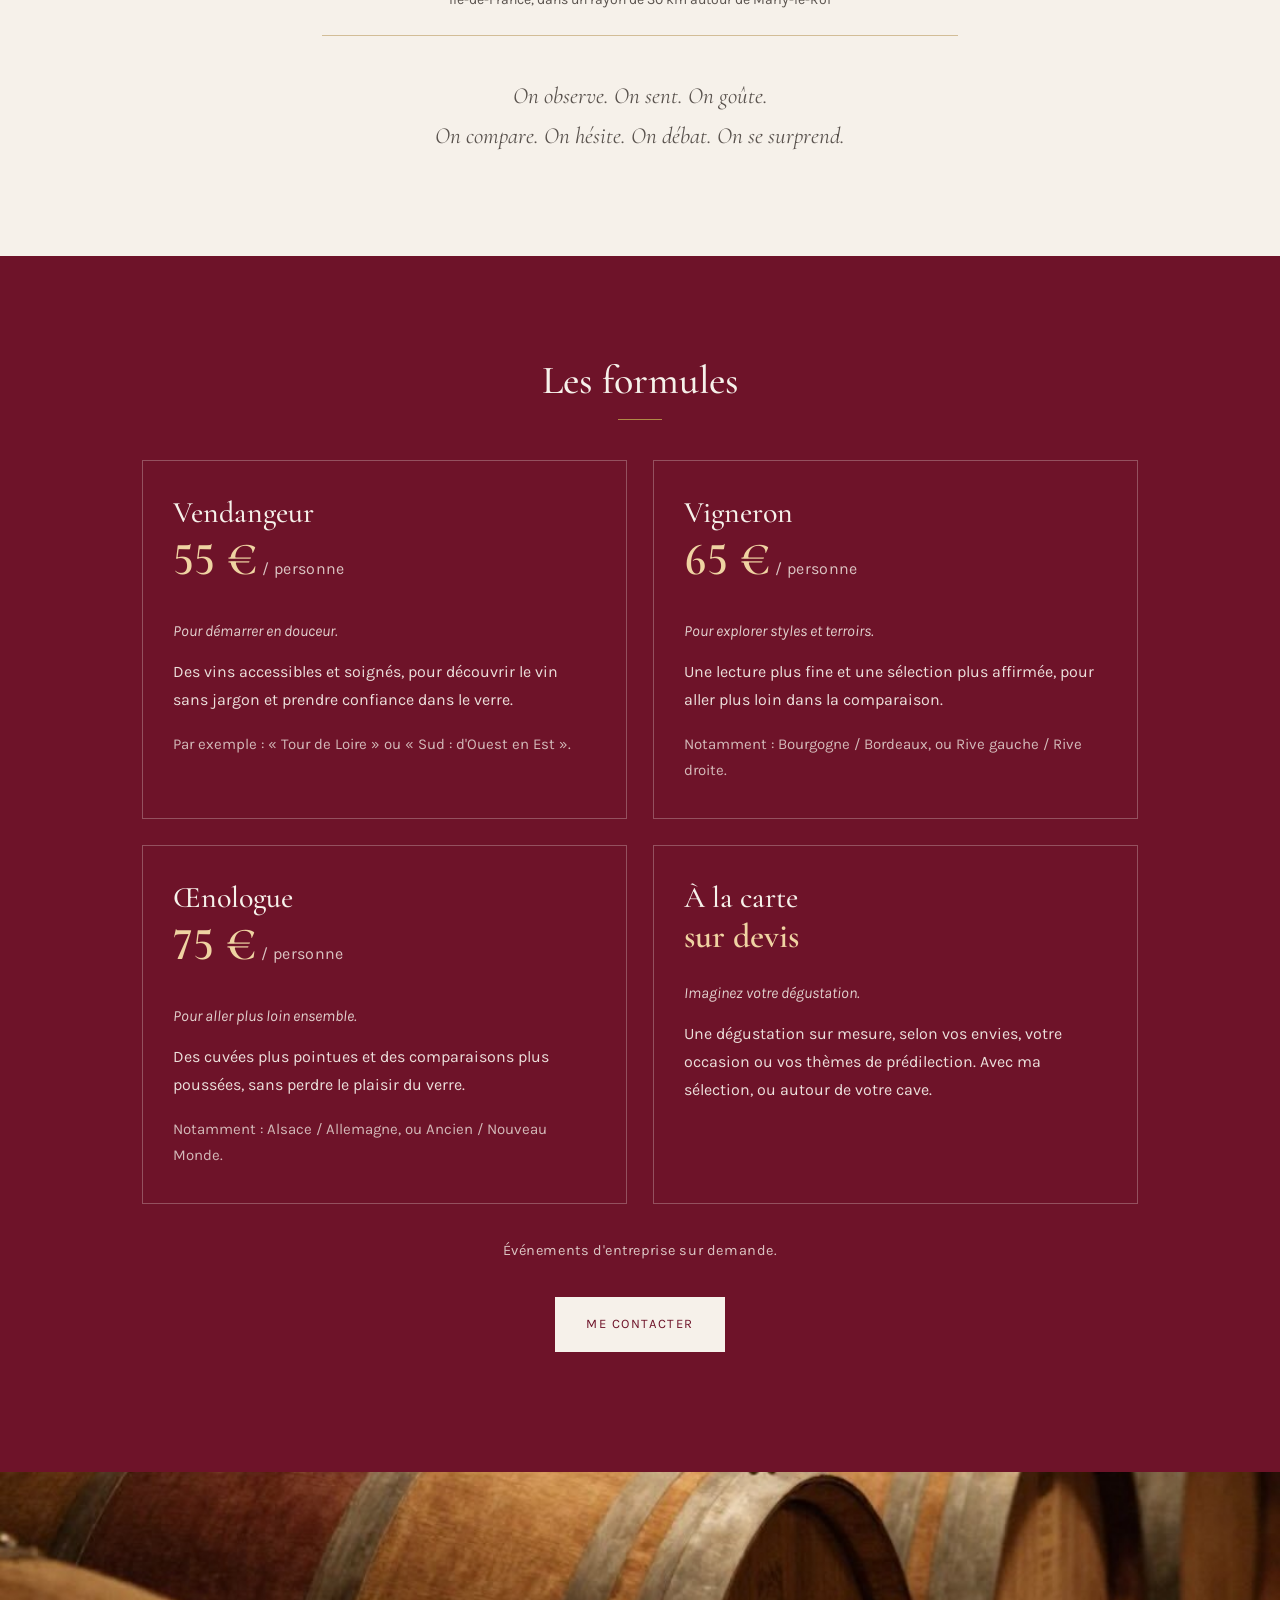
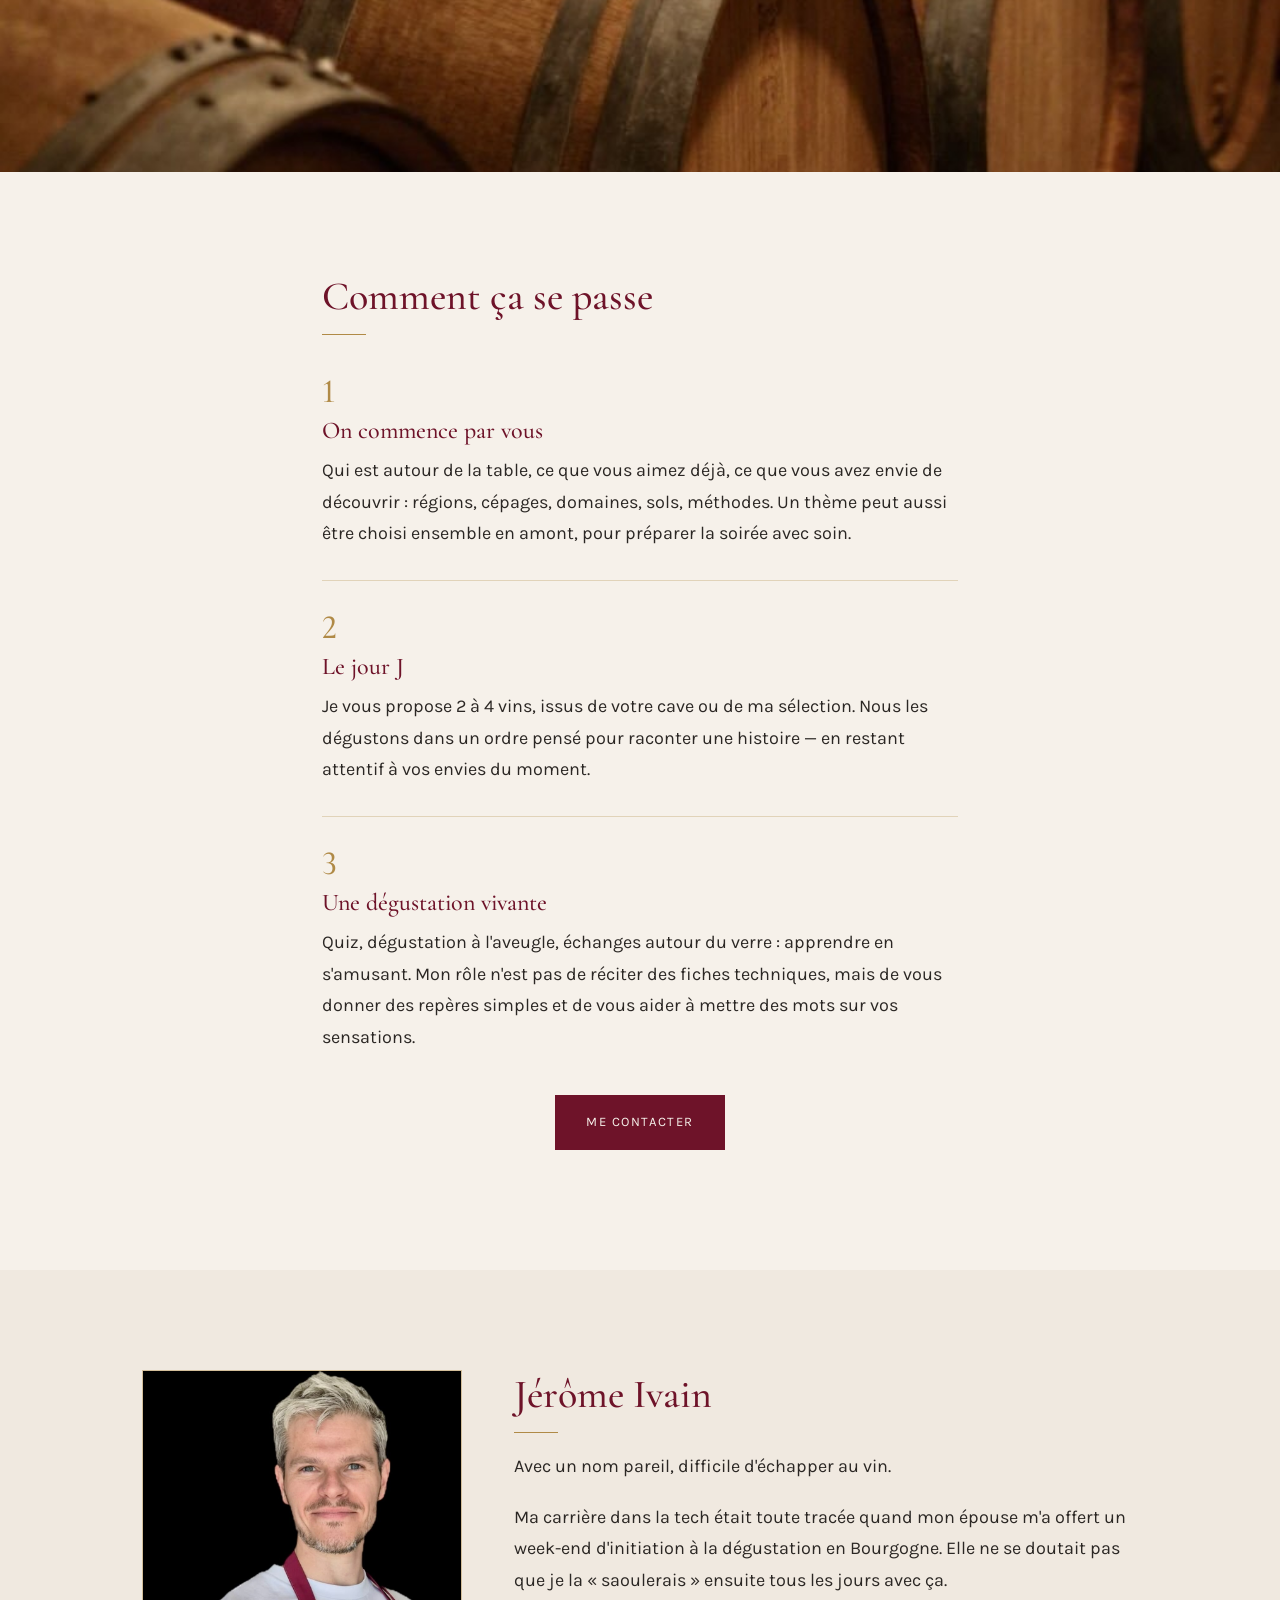
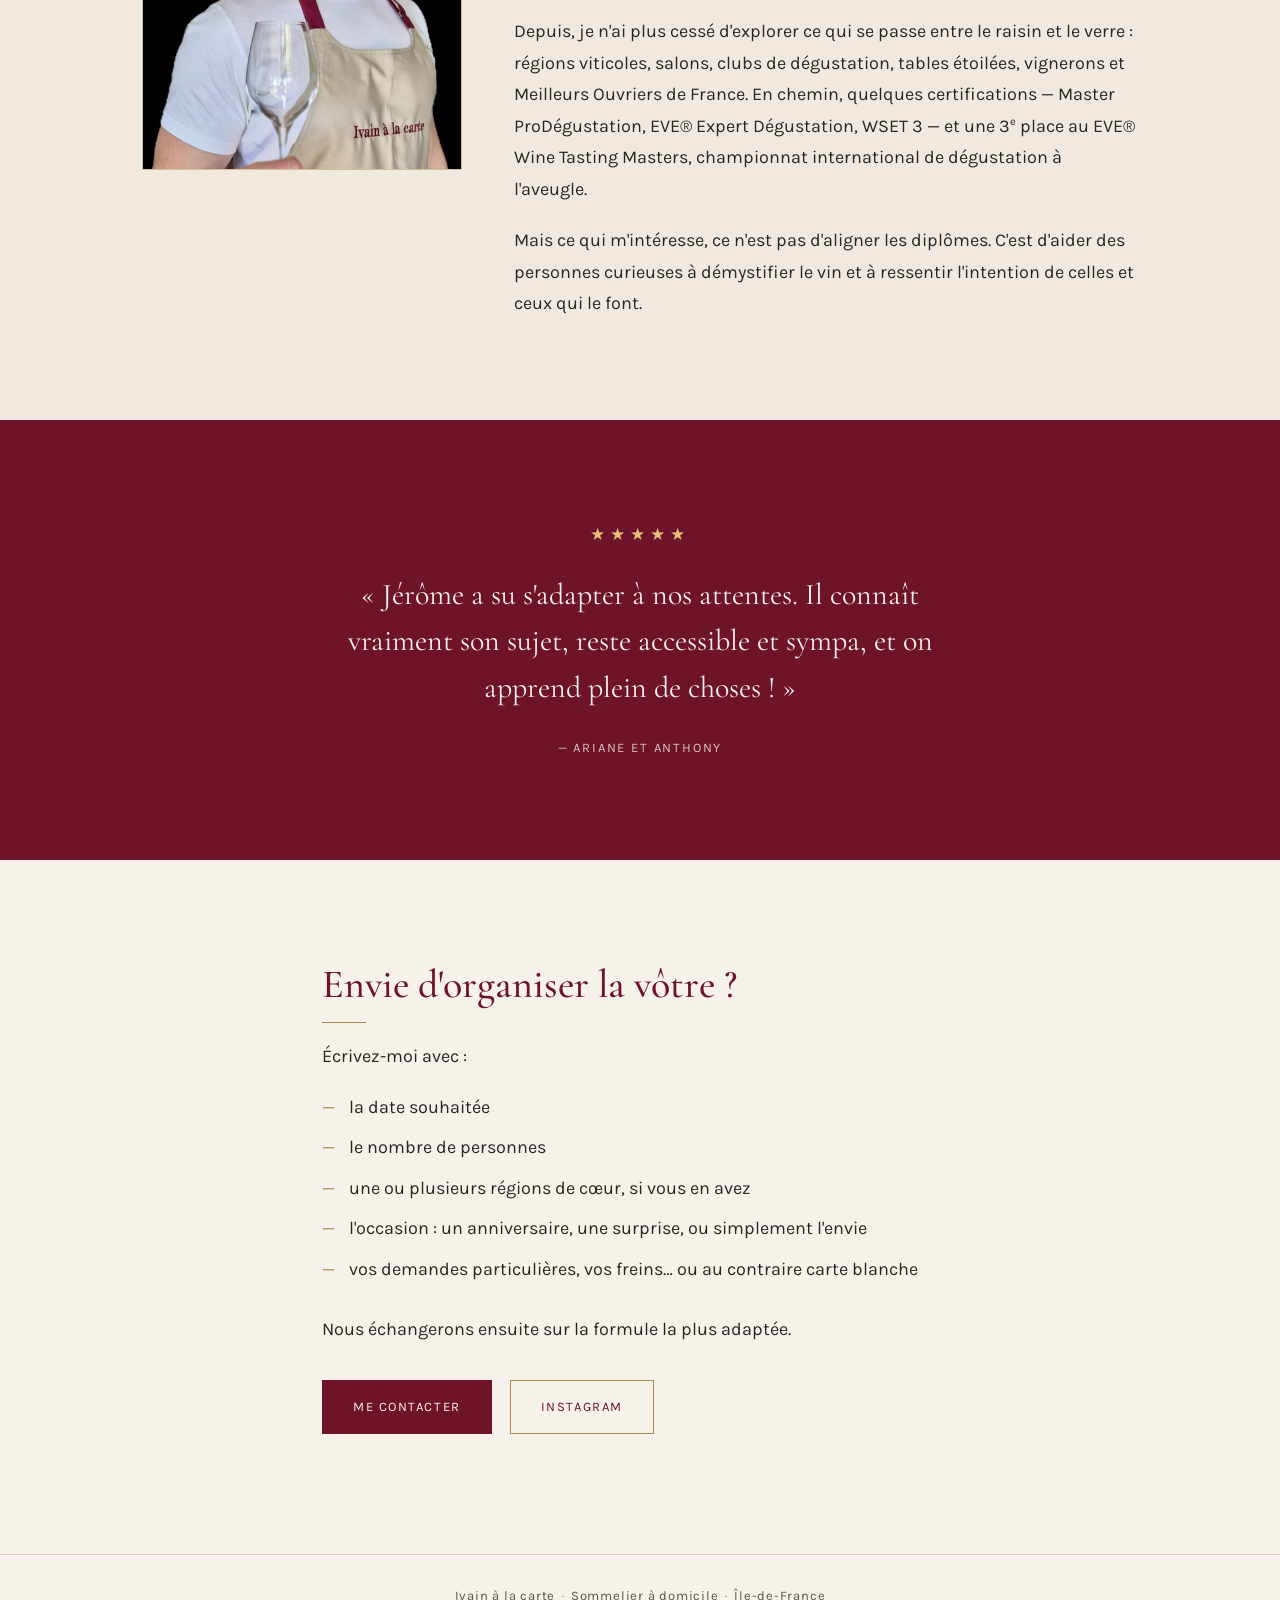
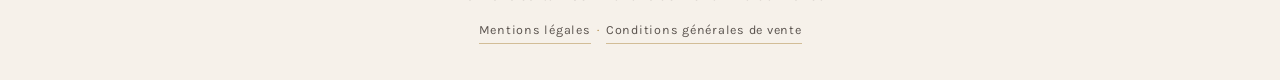
==== commit 47469070: "Add files via upload" ====
--- a/index.html
+++ b/index.html
@@ -208,14 +208,14 @@
       <p>Écrivez-moi avec :</p>
       <ul class="liste">
         <li>la date souhaitée</li>
-        <li>le nombre de personnes (2 à 5)</li>
+        <li>le nombre de personnes</li>
         <li>une ou plusieurs régions de cœur, si vous en avez</li>
         <li>l'occasion : un anniversaire, une surprise, ou simplement l'envie</li>
         <li>vos demandes particulières, vos freins… ou au contraire carte blanche</li>
       </ul>
       <p>Nous échangerons ensuite sur la formule la plus adaptée.</p>
       <p class="boutons">
-        <a class="btn" href="mailto:contact@ivain-alacarte.fr?subject=Demande%20de%20d%C3%A9gustation%20%C3%A0%20domicile&amp;body=Bonjour%20J%C3%A9r%C3%B4me%2C%0A%0A-%20Date%20souhait%C3%A9e%20%3A%20%0A-%20Nombre%20de%20personnes%20%282%20%C3%A0%205%29%20%3A%20%0A-%20R%C3%A9gions%20de%20c%C5%93ur%20%28facultatif%29%20%3A%20%0A-%20L%27occasion%20%3A%20%0A-%20Demandes%20particuli%C3%A8res%20%3A%20%0A-%20Commune%20%3A%20%0A%0A%C3%80%20bient%C3%B4t%2C%0A">Me contacter</a>
+        <a class="btn" href="mailto:contact@ivain-alacarte.fr?subject=Demande%20de%20d%C3%A9gustation%20%C3%A0%20domicile&amp;body=Bonjour%20J%C3%A9r%C3%B4me%2C%0A%0A-%20Date%20souhait%C3%A9e%20%3A%20%0A-%20Nombre%20de%20personnes%20%3A%20%0A-%20R%C3%A9gions%20de%20c%C5%93ur%20%28facultatif%29%20%3A%20%0A-%20L%27occasion%20%3A%20%0A-%20Demandes%20particuli%C3%A8res%20%3A%20%0A-%20Commune%20%3A%20%0A%0A%C3%80%20bient%C3%B4t%2C%0A">Me contacter</a>
         <a class="btn btn-ligne" href="https://www.instagram.com/ivain.alacarte/" target="_blank" rel="noopener">Instagram</a>
       </p>
     </div>
@@ -225,6 +225,7 @@
 
 <footer>
   <p><span class="item">Ivain à la carte</span><span class="sep" aria-hidden="true">·</span><span class="item">Sommelier à domicile</span><span class="sep" aria-hidden="true">·</span><span class="item">Île-de-France</span></p>
+  <p class="footer-legal"><a href="mentions-legales.html">Mentions légales</a><span class="sep" aria-hidden="true">·</span><a href="cgv.html">Conditions générales de vente</a></p>
 </footer>
 
 <script>
--- a/style.css
+++ b/style.css
@@ -252,6 +252,48 @@
   .boutons .btn{flex:0 0 auto}
 }
 
+/* ---------- Page mentions légales ---------- */
+.titre-legal{font-size:36px; color:var(--bordeaux); margin-bottom:.4rem}
+.maj{font-size:13.5px; letter-spacing:.04em; color:var(--anthracite-doux); margin:0 0 2.4rem}
+.legal h2{
+  font-family:var(--serif); font-weight:500;
+  font-size:23px; color:var(--bordeaux);
+  margin:2.6rem 0 .9rem; padding-top:1.6rem;
+  border-top:1px solid rgba(176,138,70,.35);
+}
+.legal h2:first-child{margin-top:0; padding-top:0; border-top:0}
+.legal p{font-size:16px}
+.legal a{color:var(--bordeaux); text-decoration:underline; text-underline-offset:3px; text-decoration-color:rgba(176,138,70,.7)}
+.legal a:hover,.legal a:focus{text-decoration-color:var(--bordeaux)}
+.legal dl{margin:0 0 1.4em; display:grid; grid-template-columns:1fr; gap:0}
+.legal dt{
+  font-size:11.5px; letter-spacing:.12em; text-transform:uppercase;
+  color:var(--or); margin-top:1em;
+}
+.legal dd{margin:.15em 0 0; font-size:16px}
+.retour{margin-top:3rem}
+
+@media (min-width:760px){
+  .titre-legal{font-size:46px}
+  .legal p,.legal dd{font-size:17px}
+  .legal h2{font-size:27px}
+  .legal dl{grid-template-columns:190px 1fr; align-items:baseline; row-gap:0}
+  .legal dt{margin-top:.85em}
+  .legal dd{margin:.85em 0 0}
+}
+
+/* ---------- Lien légal du pied de page ---------- */
+.footer-legal{
+  margin-top:12px; font-size:12.5px;
+  display:flex; flex-wrap:wrap; justify-content:center; gap:0 .5em;
+}
+.footer-legal .sep{color:var(--or)}
+.footer-legal a{
+  color:var(--anthracite-doux); text-decoration:none;
+  border-bottom:1px solid rgba(176,138,70,.5); padding-bottom:1px;
+}
+.footer-legal a:hover,.footer-legal a:focus{color:var(--bordeaux); border-bottom-color:var(--bordeaux)}
+
 @media (prefers-reduced-motion:reduce){
   html{scroll-behavior:auto}
   *{transition:none !important}
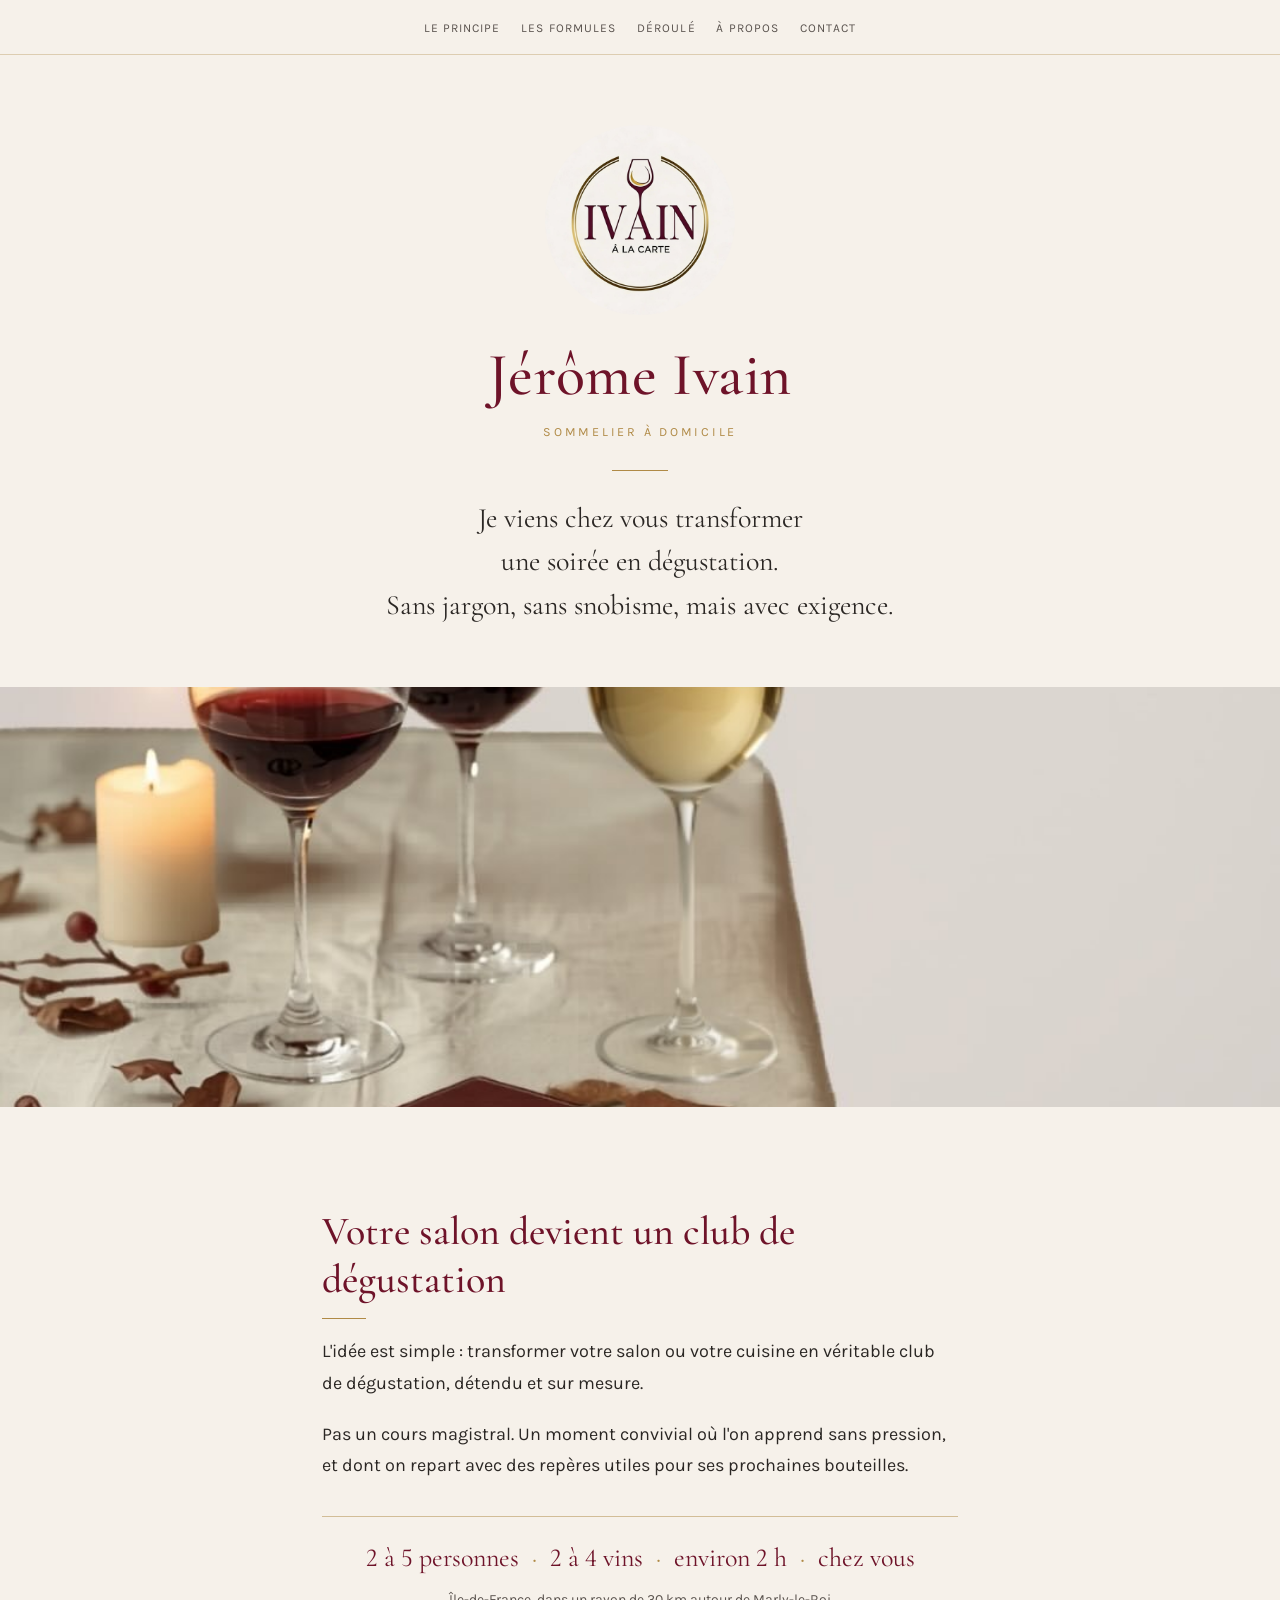
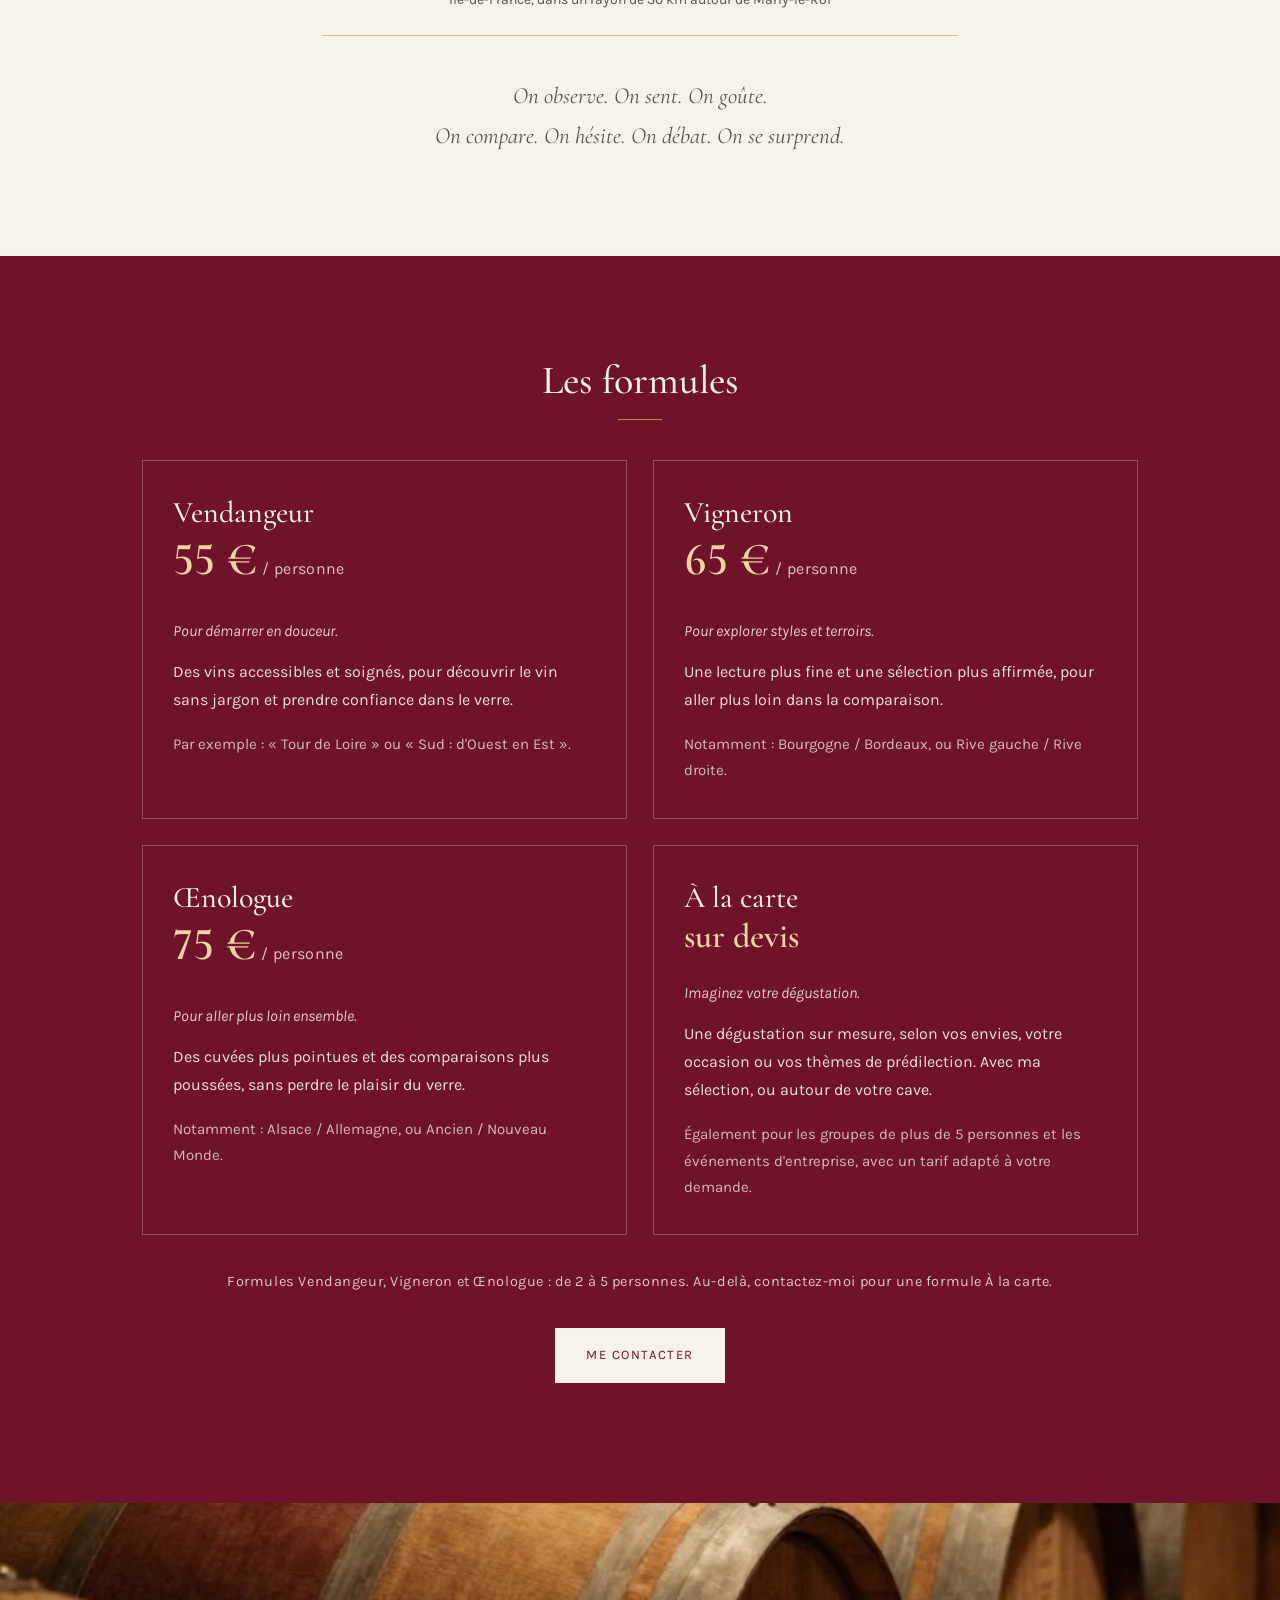
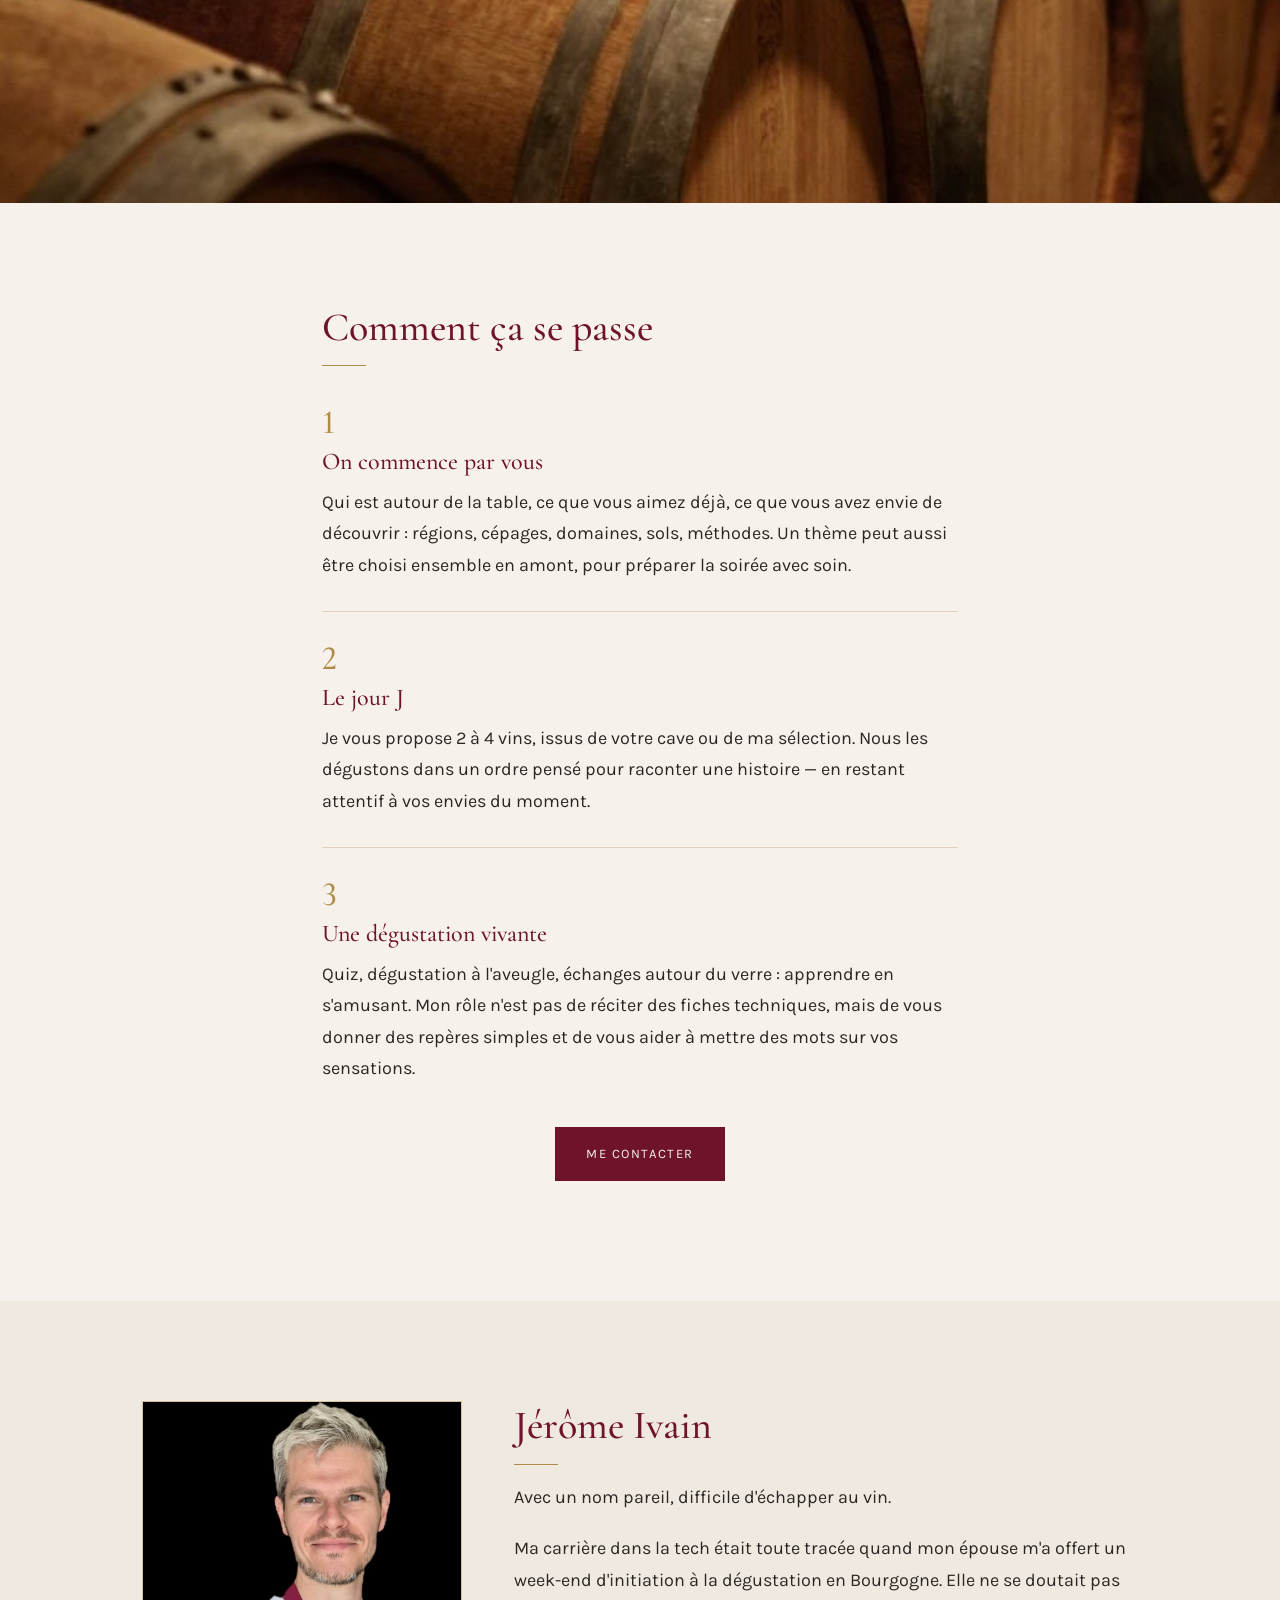
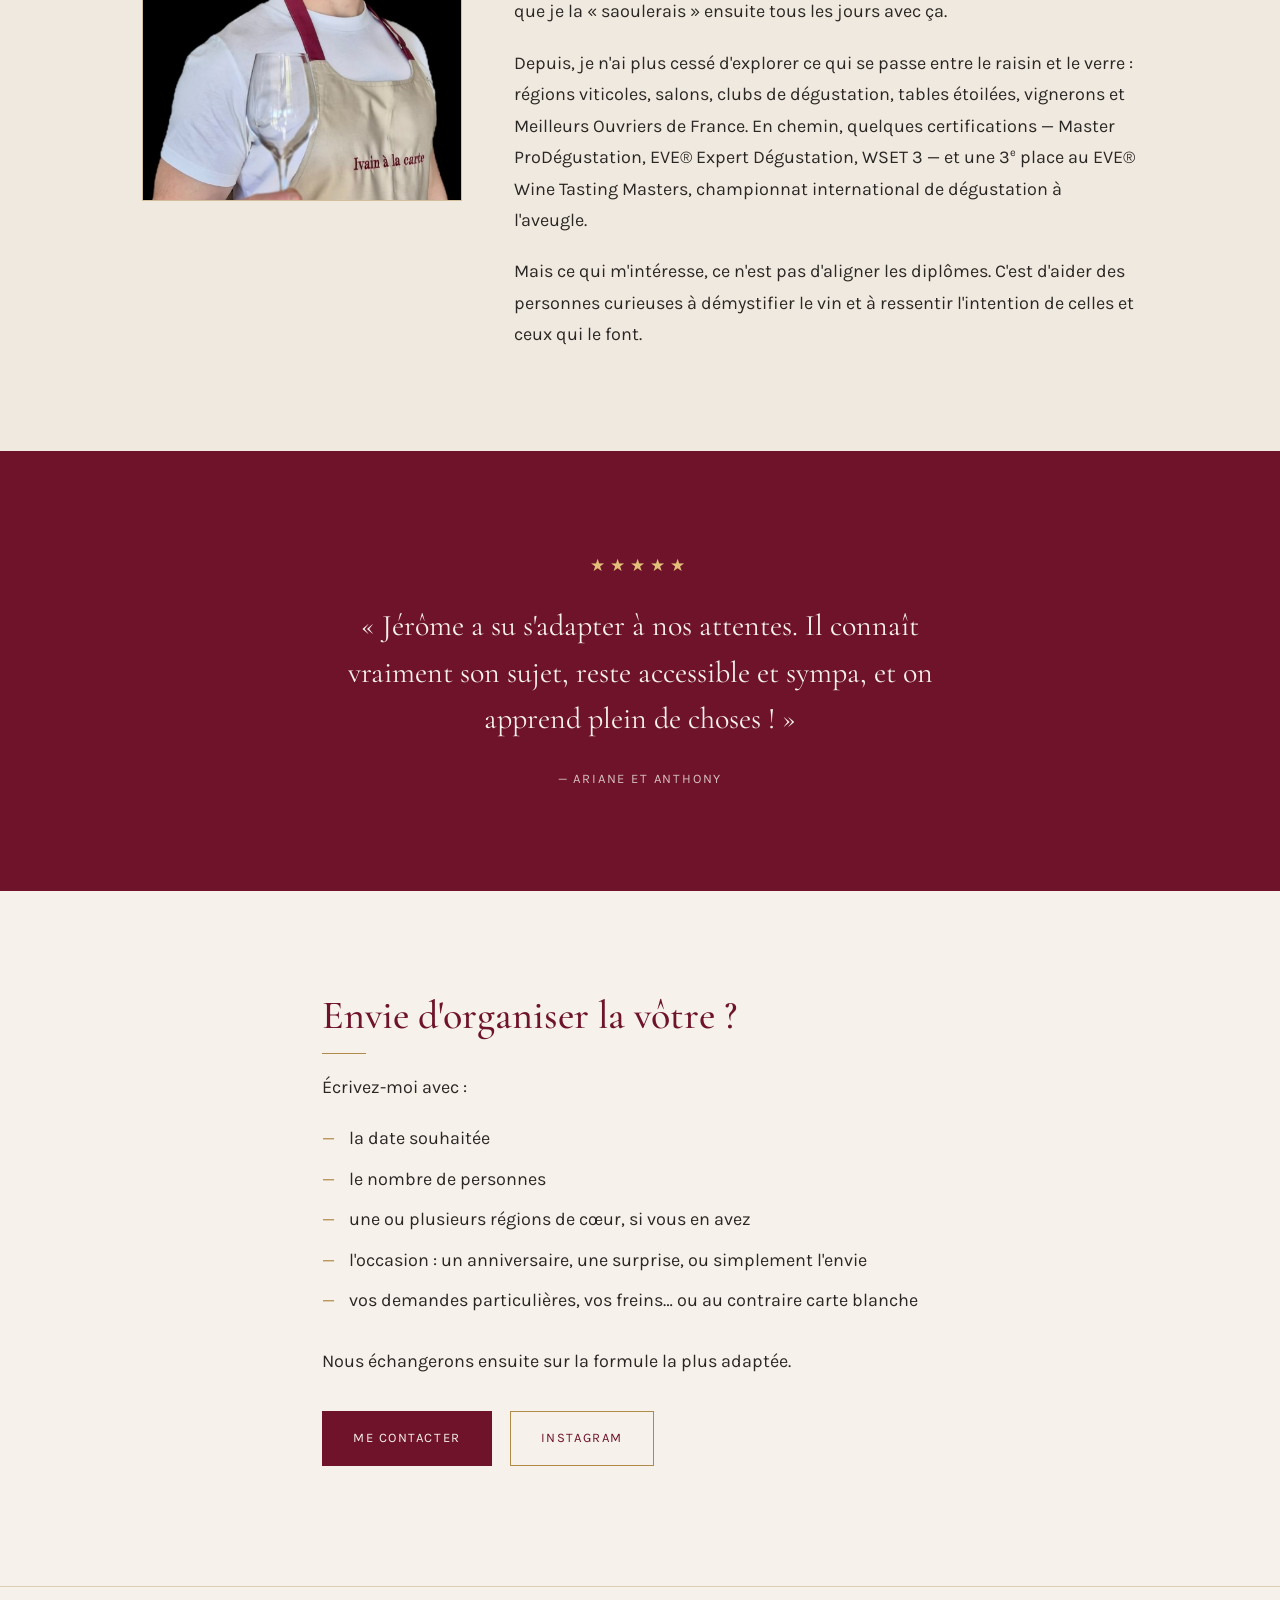
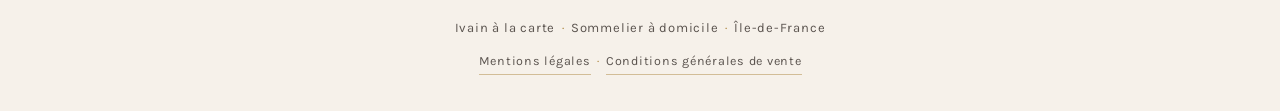
==== commit 3ff09c88: "Update index.html Adjusted the Tarifs for big groupes" ====
--- a/index.html
+++ b/index.html
@@ -138,9 +138,10 @@
           <p class="prix prix-devis">sur devis</p>
           <p class="accroche">Imaginez votre dégustation.</p>
           <p>Une dégustation sur mesure, selon vos envies, votre occasion ou vos thèmes de prédilection. Avec ma sélection, ou autour de votre cave.</p>
+          <p class="exemples">Également pour les groupes de plus de 5 personnes et les événements d'entreprise, avec un tarif adapté à votre demande.</p>
         </article>
       </div>
-      <p class="mention">Événements d'entreprise sur demande.</p>
+      <p class="mention">Formules Vendangeur, Vigneron et Œnologue : de 2 à 5 personnes. Au-delà, contactez-moi pour une formule À la carte.</p>
       <p class="center"><a class="btn btn-clair" href="#contact">Me contacter</a></p>
     </div>
   </section>
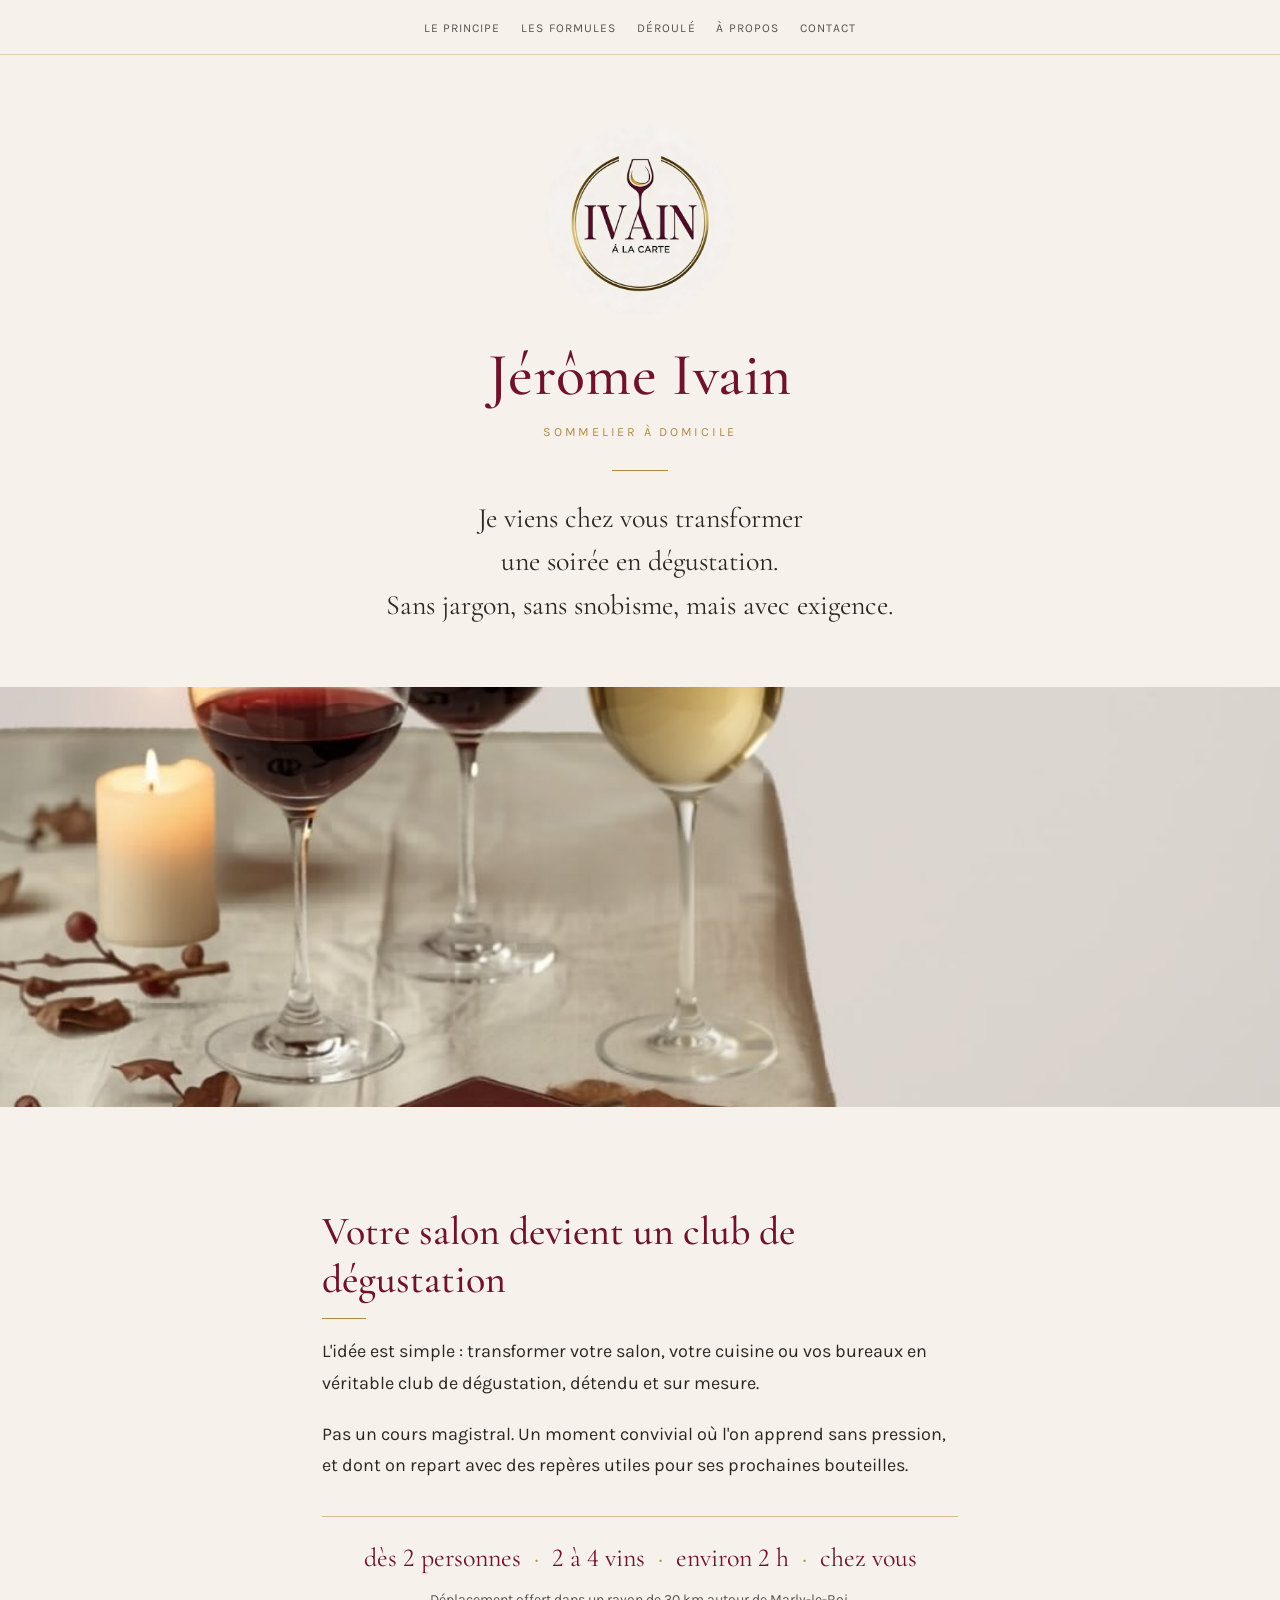
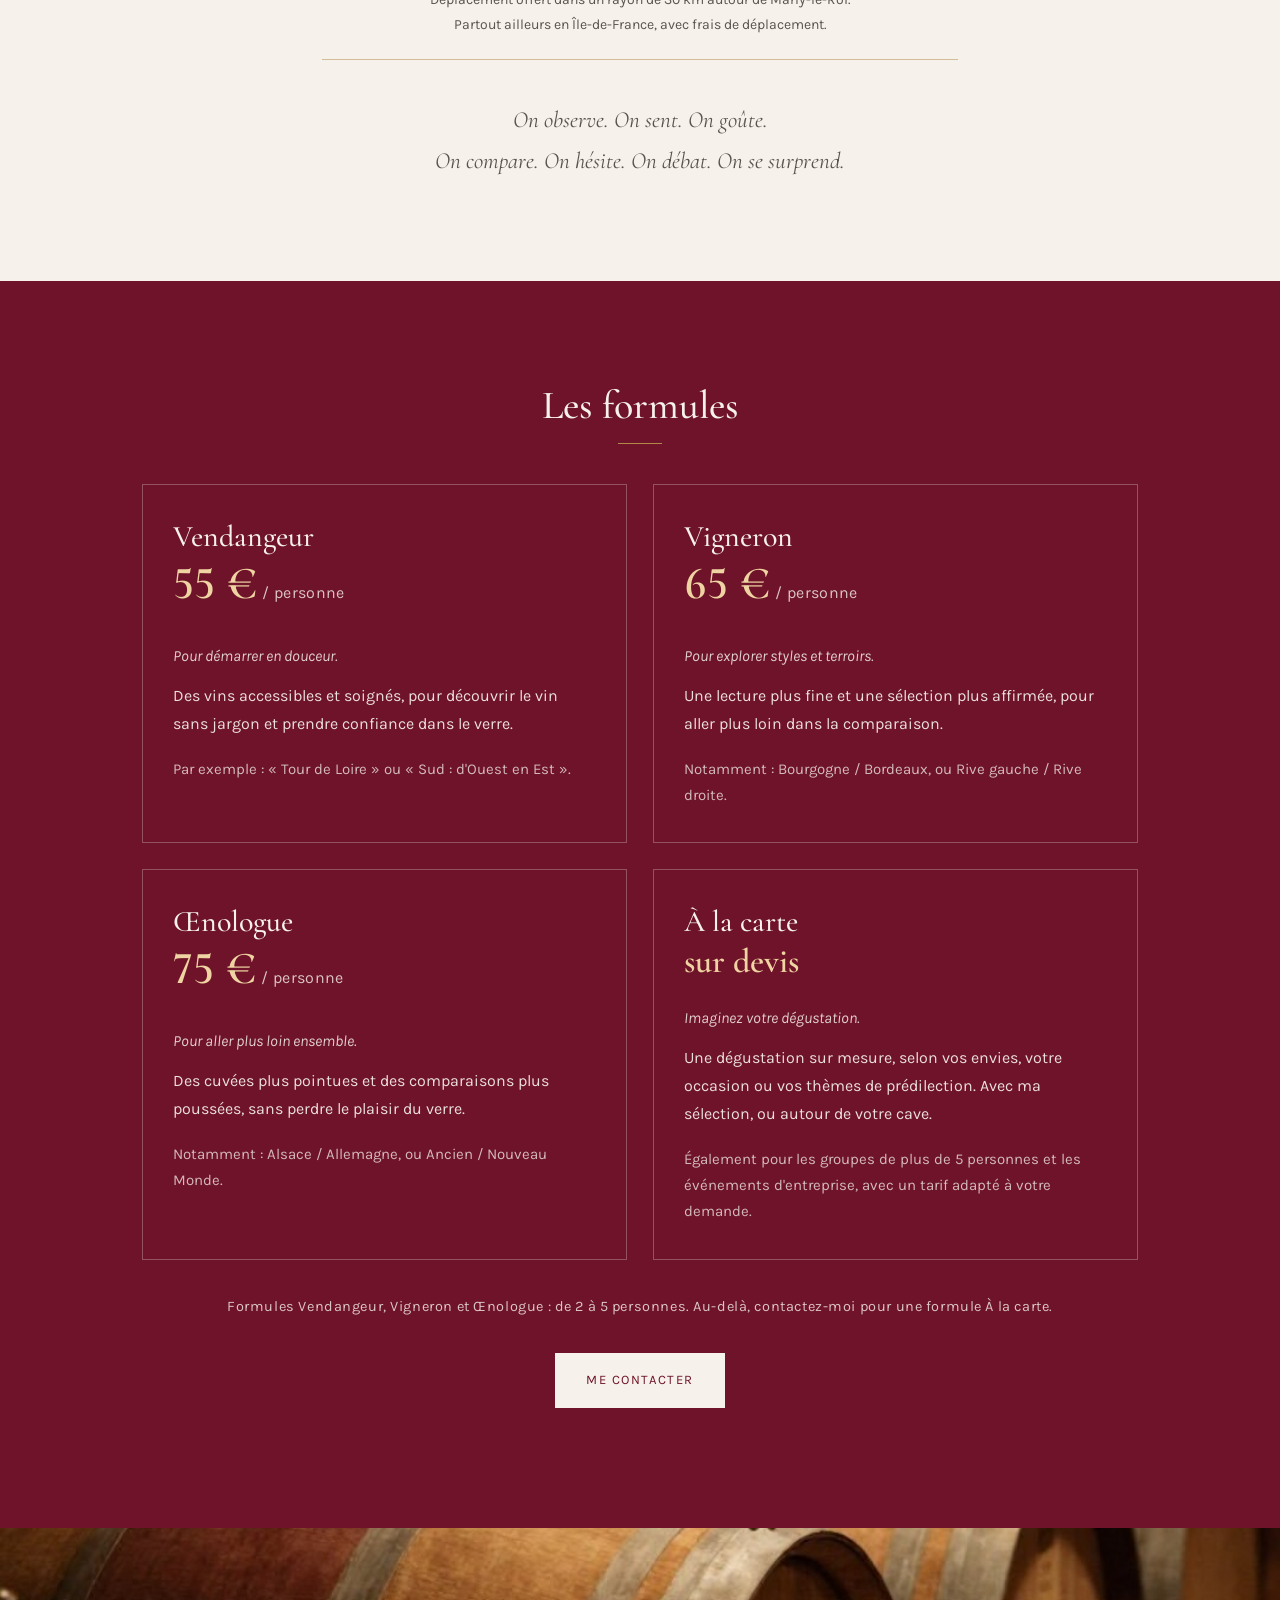
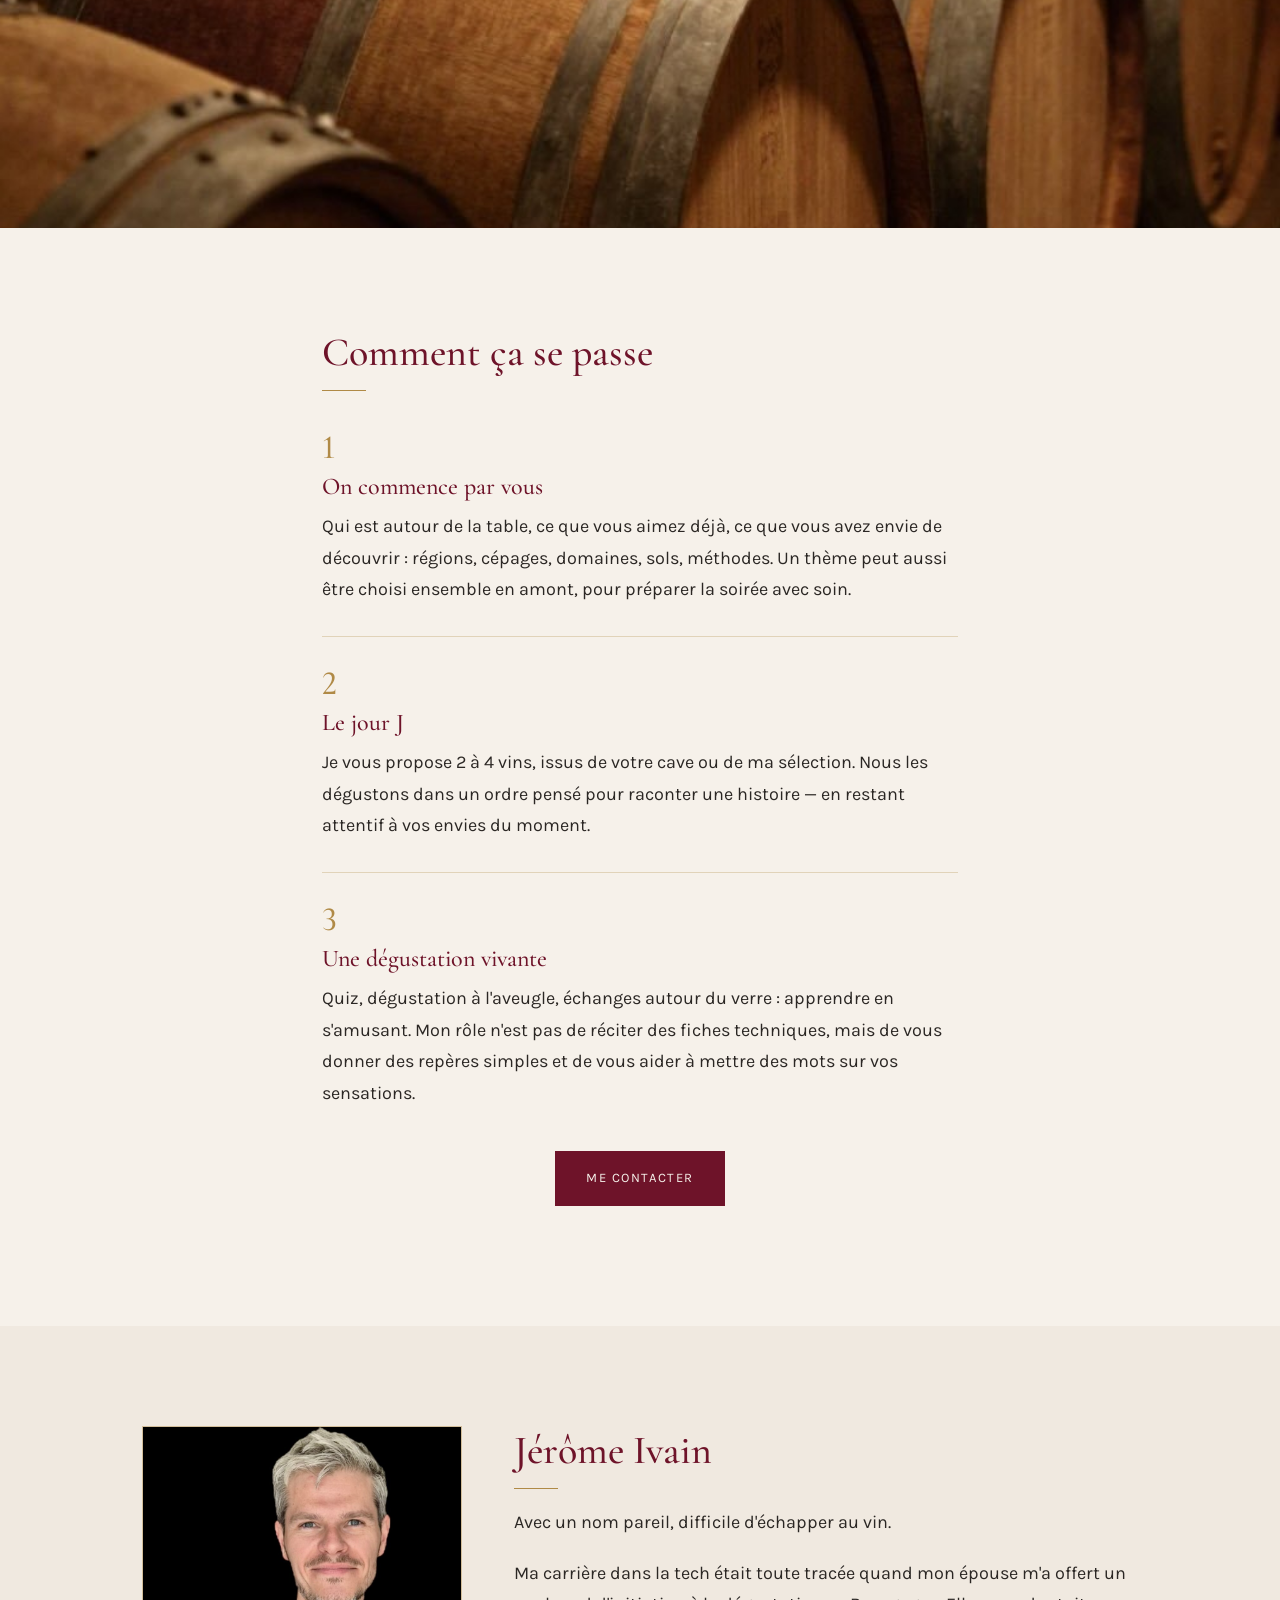
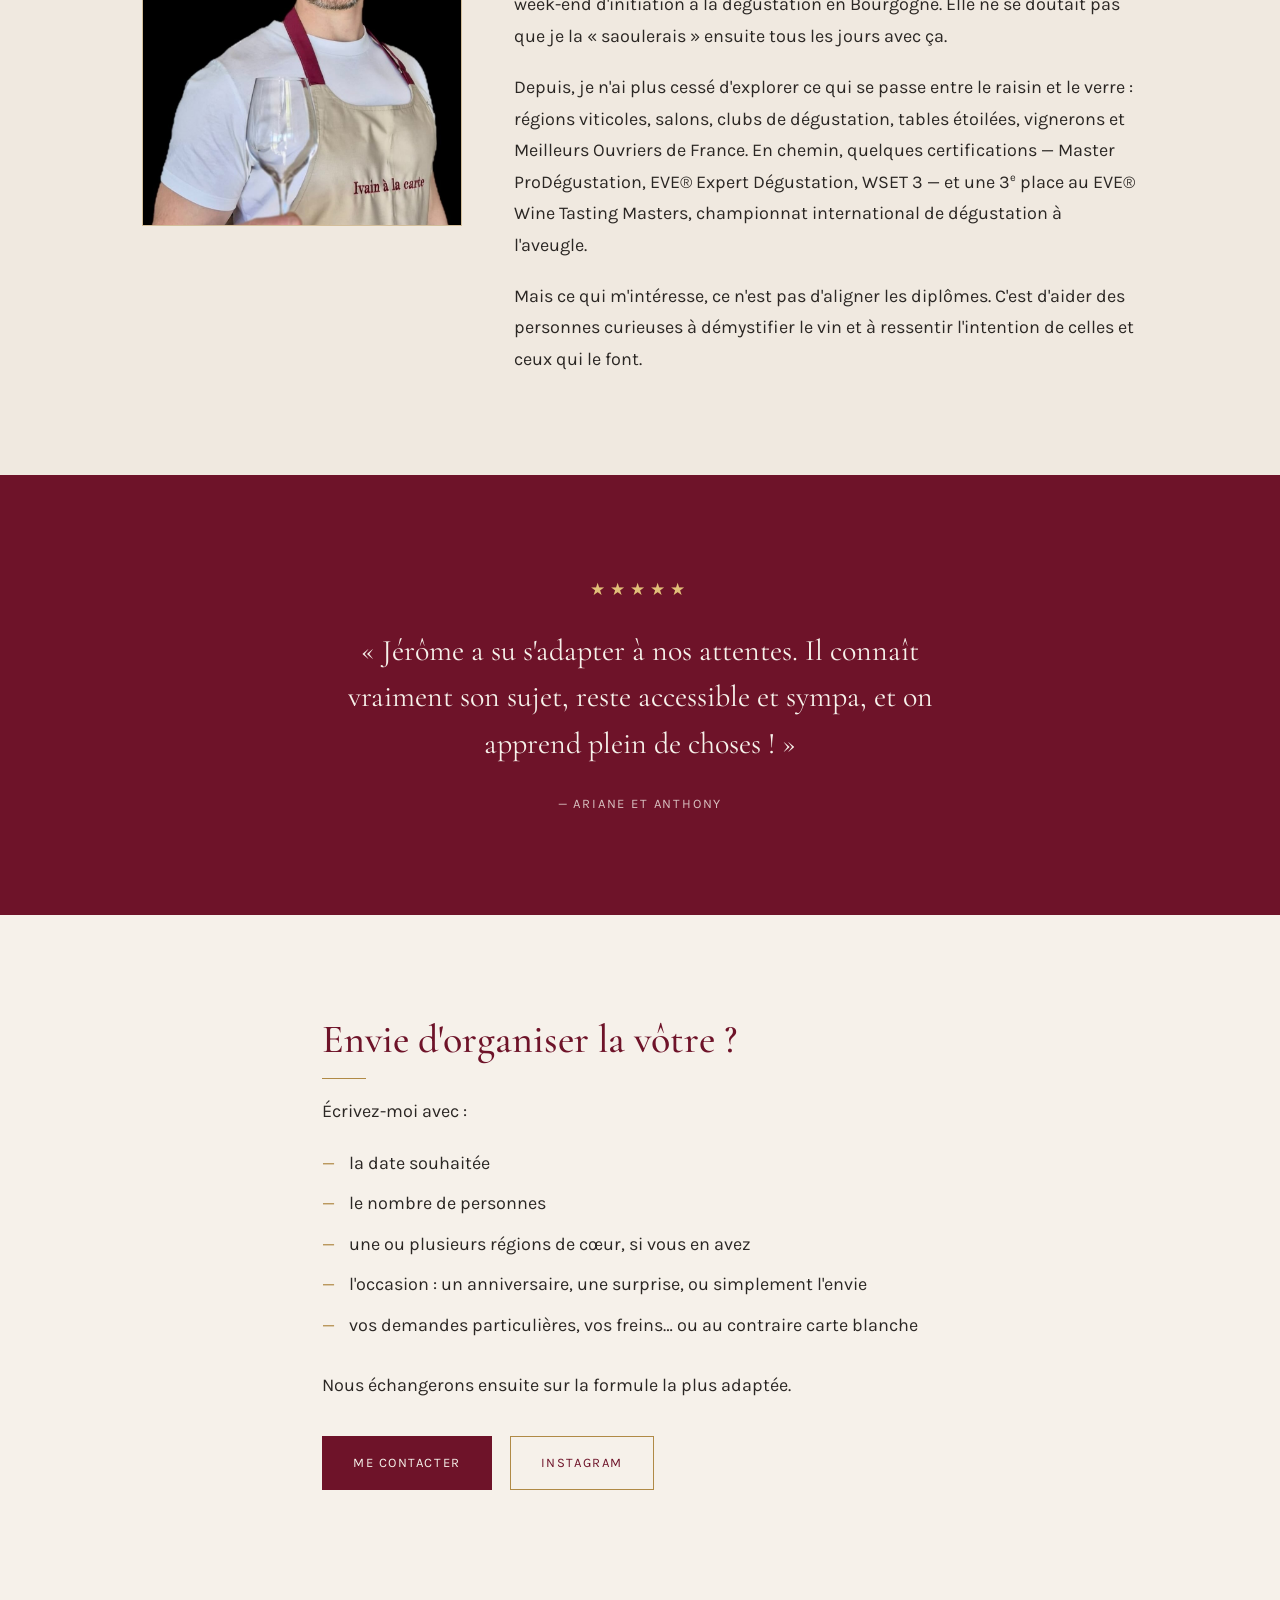
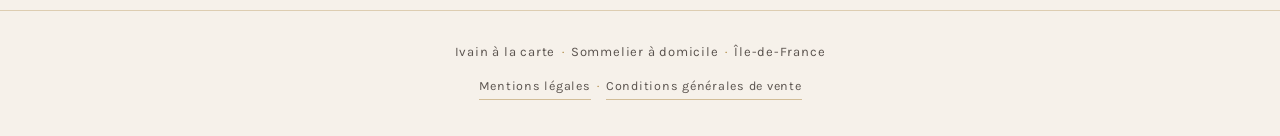
==== commit a18b49fa: "Add files via upload Modified the information about the number of persons and fares for going furthe" ====
--- a/index.html
+++ b/index.html
@@ -39,13 +39,8 @@
   "image": "https://ivain-alacarte.fr/img/partage.jpg",
   "logo": "https://ivain-alacarte.fr/img/logo.jpg",
   "founder": { "@type": "Person", "name": "Jérôme Ivain", "jobTitle": "Sommelier" },
-  "areaServed": {
-    "@type": "GeoCircle",
-    "geoMidpoint": { "@type": "GeoCoordinates", "latitude": 48.8656, "longitude": 2.0947 },
-    "geoRadius": "30000",
-    "description": "30 km autour de Marly-le-Roi, Île-de-France"
-  },
-  "priceRange": "55–75 € par personne",
+  "areaServed": { "@type": "AdministrativeArea", "name": "Île-de-France" },
+  "priceRange": "55–75 € par personne, groupes sur devis",
   "currenciesAccepted": "EUR",
   "email": "contact@ivain-alacarte.fr",
   "sameAs": ["https://www.instagram.com/ivain.alacarte/"],
@@ -92,12 +87,12 @@
   <section id="principe" class="section">
     <div class="wrap narrow">
       <h2>Votre salon devient un club de dégustation</h2>
-      <p>L'idée est simple : transformer votre salon ou votre cuisine en véritable club de dégustation, détendu et sur mesure.</p>
+      <p>L'idée est simple : transformer votre salon, votre cuisine ou vos bureaux en véritable club de dégustation, détendu et sur mesure.</p>
       <p>Pas un cours magistral. Un moment convivial où l'on apprend sans pression, et dont on repart avec des repères utiles pour ses prochaines bouteilles.</p>
 
       <div class="infos">
-        <p class="infos-ligne"><span class="item">2 à 5 personnes</span><span class="sep" aria-hidden="true">·</span><span class="item">2 à 4 vins</span><span class="sep" aria-hidden="true">·</span><span class="item">environ 2 h</span><span class="sep" aria-hidden="true">·</span><span class="item">chez vous</span></p>
-        <p class="infos-zone">Île-de-France, dans un rayon de 30 km autour de Marly-le-Roi</p>
+        <p class="infos-ligne"><span class="item">dès 2 personnes</span><span class="sep" aria-hidden="true">·</span><span class="item">2 à 4 vins</span><span class="sep" aria-hidden="true">·</span><span class="item">environ 2 h</span><span class="sep" aria-hidden="true">·</span><span class="item">chez vous</span></p>
+        <p class="infos-zone">Déplacement offert dans un rayon de 30 km autour de Marly-le-Roi.<br>Partout ailleurs en Île-de-France, avec frais de déplacement.</p>
       </div>
 
       <blockquote class="exergue">
